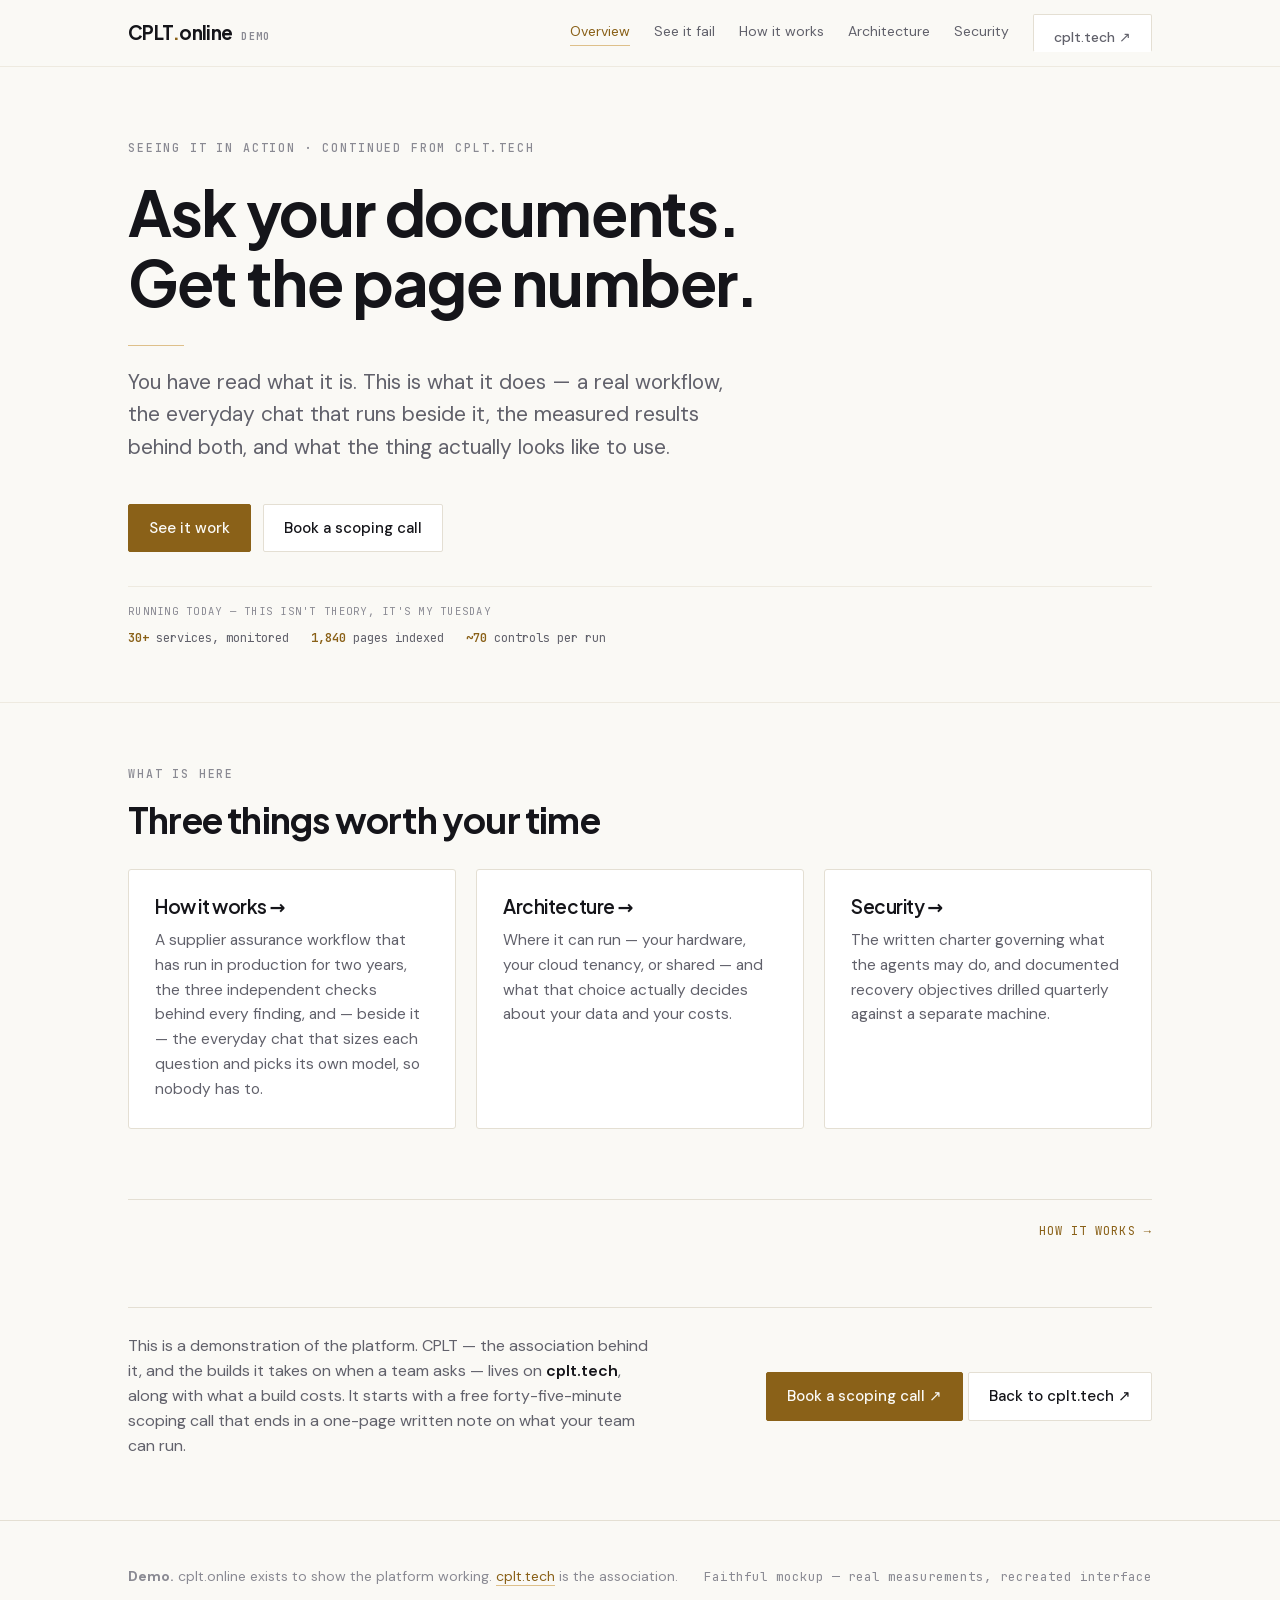
==== index.html @ b3454e0a "fix(copy): say association, not practice, in the cplt.tech bridge" ====
<!doctype html>
<html lang="en"><head><meta charset="utf-8">
<meta name="viewport" content="width=device-width,initial-scale=1">
<title>CPLT Online — Private AI on Your Own Servers, Working</title>
<meta name="description" content="The CPLT platform in action: a supplier-assurance workflow two years in production, everyday chat that picks its own model, measured benchmarks, and a failure demo.">
<link rel="canonical" href="https://cplt.online/">
<meta name="robots" content="index,follow,max-image-preview:large,max-snippet:-1">
<meta name="color-scheme" content="light dark">
<link rel="icon" href="/favicon.svg" type="image/svg+xml">
<link rel="icon" href="/favicon-32x32.png" sizes="32x32" type="image/png">
<link rel="icon" href="/favicon-16x16.png" sizes="16x16" type="image/png">
<link rel="apple-touch-icon" href="/apple-touch-icon.png" sizes="180x180">
<meta property="og:type" content="website">
<meta property="og:site_name" content="CPLT Online">
<meta property="og:locale" content="en_US">
<meta property="og:title" content="CPLT Online — Private AI on Your Own Servers, Working">
<meta property="og:description" content="The CPLT platform in action: a supplier-assurance workflow two years in production, everyday chat that picks its own model, measured benchmarks, and a failure demo.">
<meta property="og:url" content="https://cplt.online/">
<meta property="og:image" content="https://cplt.online/og-image.png">
<meta property="og:image:width" content="1200">
<meta property="og:image:height" content="630">
<meta property="og:image:alt" content="CPLT Online — the private AI platform shown working">
<meta name="twitter:card" content="summary_large_image">
<link rel="stylesheet" href="/style.css">
<script type="application/ld+json">{"@context": "https://schema.org", "@graph": [{"@type": "Organization", "@id": "https://cplt.tech/#organization", "name": "CPLT", "url": "https://cplt.tech", "logo": {"@type": "ImageObject", "url": "https://cplt.tech/android-chrome-512x512.png", "width": 512, "height": 512}, "sameAs": ["https://www.linkedin.com/in/lepains/", "https://cplt.online"]}, {"@type": "WebSite", "@id": "https://cplt.online/#website", "name": "CPLT Online", "alternateName": "cplt.online", "url": "https://cplt.online/", "description": "Demonstration site for the CPLT private AI platform: the platform working, a worked example, measured benchmarks, and an interactive failure demo. CPLT itself — the association, the builds, and the contact route — lives on cplt.tech.", "inLanguage": "en", "publisher": {"@id": "https://cplt.tech/#organization"}, "isPartOf": {"@id": "https://cplt.tech/#website"}}, {"@type": "WebPage", "@id": "https://cplt.online/#webpage", "url": "https://cplt.online/", "name": "CPLT Online — Private AI on Your Own Servers, Working", "description": "The CPLT platform in action: a supplier-assurance workflow two years in production, everyday chat that picks its own model, measured benchmarks, and a failure demo.", "inLanguage": "en", "isPartOf": {"@id": "https://cplt.online/#website"}, "about": {"@id": "https://cplt.tech/#service"}, "primaryImageOfPage": {"@type": "ImageObject", "url": "https://cplt.online/og-image.png", "width": 1200, "height": 630}}]}</script>
</head><body>
<header class="nav">
  <div class="nav-in">
    <a class="brand" href="/" style="text-decoration:none">CPLT<span>.</span>online <span style="font-family:'JBMono',monospace;font-size:10px;letter-spacing:.14em;color:var(--faint);text-transform:uppercase;padding-left:6px">demo</span></a>
    <nav class="nav-links">
      <a href="/" class="active">Overview</a>
      <a href="/demo">See it fail</a>
      <a href="/how-it-works">How it works</a>
      <a href="/deployment">Architecture</a>
      <a href="/security">Security</a>
      <a class="btn" href="https://cplt.tech">cplt.tech ↗</a>
    </nav>
  </div>
</header>
<main>
<section class="hero">
  <div class="wrap stack g28">
    <div class="stack g20 prose">
      <div class="eyebrow">Seeing it in action · continued from cplt.tech</div>
      <h1>Ask your documents.<br>Get the page number.</h1>
      <div class="hero-rule"><div class="bar"></div></div>
      <p class="lede">
        You have read what it is. This is what it does — a real workflow, the everyday chat
        that runs beside it, the measured results behind both, and what the thing actually
        looks like to use.
      </p>
    </div>
    <div class="cta-row">
      <a class="btn btn-gold" href="/demo">See it work</a>
      <a class="btn" href="https://cplt.tech/contact">Book a scoping call</a>
    </div>
    <div class="band">
      <div class="bl">Running today — this isn't theory, it's my Tuesday</div>
      <div class="bi"><b>30+</b> services, monitored</div>
      <div class="bi"><b>1,840</b> pages indexed</div>
      <div class="bi"><b>~70</b> controls per run</div>
    </div>
  </div>
</section><section>
  <div class="wrap stack g28">
    <div class="stack g16 prose">
      <div class="eyebrow">What is here</div>
      <h2 class="h2">Three things worth your time</h2>
    </div>
    <div class="grid g3">
      <div class="card">
        <h3><a href="/how-it-works" style="color:inherit;text-decoration:none">How it works →</a></h3>
        <p>A supplier assurance workflow that has run in production for two years, the three
        independent checks behind every finding, and — beside it — the everyday chat that sizes
        each question and picks its own model, so nobody has to.</p>
      </div>
      <div class="card">
        <h3><a href="/deployment" style="color:inherit;text-decoration:none">Architecture →</a></h3>
        <p>Where it can run — your hardware, your cloud tenancy, or shared — and what that choice
        actually decides about your data and your costs.</p>
      </div>
      <div class="card">
        <h3><a href="/security" style="color:inherit;text-decoration:none">Security →</a></h3>
        <p>The written charter governing what the agents may do, and documented recovery
        objectives drilled quarterly against a separate machine.</p>
      </div>
    </div>
  </div>
</section><section style="border-top:0;padding-top:0"><div class="wrap"><div class="nextnav"><span></span><a href="/how-it-works">How it works →</a></div></div></section>
<section style="border-top:0;padding-top:0"><div class="wrap"><div class="endcta">
  <p>This is a demonstration of the platform. CPLT — the association behind it, and the
  builds it takes on when a team asks — lives on <strong>cplt.tech</strong>, along with what a
  build costs. It starts with a free forty-five-minute scoping call that ends in a one-page
  written note on what your team can run.</p>
  <div><a class="btn btn-gold" href="https://cplt.tech/contact">Book a scoping call ↗</a> <a class="btn" href="https://cplt.tech/services">Back to cplt.tech ↗</a></div>
</div></div></section>
</main>
<footer><div class="wrap foot-in"><div><strong>Demo.</strong> cplt.online exists to show the platform working. <a href="https://cplt.tech" style="color:var(--gold-ink);text-decoration:none;border-bottom:1px solid var(--gold-line)">cplt.tech</a> is the association.</div><div class="mono" style="font-size:12.5px">Faithful mockup — real measurements, recreated interface</div></div></footer>
</body></html>
---- style.css ----
@font-face{font-family:"Jakarta";src:url([data-uri]) format("woff2");font-weight:200 800;font-style:normal;font-display:swap}
@font-face{font-family:"DMSans";src:url([data-uri]) format("woff2");font-weight:100 1000;font-style:normal;font-display:swap}
@font-face{font-family:"JBMono";src:url([data-uri]) format("woff2");font-weight:100 800;font-style:normal;font-display:swap}

/* ---------- light (default, un-stamped) ---------- */
:root{
  --ground:#FAF9F5; --raise:#FFFFFF; --sunk:#F2F0E9;
  --ink:#15151A; --dim:#61616B; --faint:#8A8A93;
  --line:#E4DFD3; --line-soft:#EEEAE0;
  --gold:#8A6118; --gold-ink:#8A6118; --gold-wash:#F5EAD5; --gold-line:#DEC08A;
  --ok:#1C6B4A; --ok-wash:#E3F1EA;
  --warn:#8A5A12; --warn-wash:#F7EBD8;
  --stop:#9B2C2C; --stop-wash:#F7E4E4;
  --shadow:0 1px 2px rgba(20,18,12,.05), 0 8px 24px -12px rgba(20,18,12,.12);
}
/* ---------- dark (system default, unless explicitly light) ---------- */
@media (prefers-color-scheme: dark){
  :root:not([data-theme="light"]){
    --ground:#0A0A0B; --raise:#131315; --sunk:#0F0F11;
    --ink:#F0EBE1; --dim:#9B9BA4; --faint:#6E6E78;
    --line:#232326; --line-soft:#1B1B1E;
    --gold:#D8A65A; --gold-ink:#E8C088; --gold-wash:#1E1913; --gold-line:#4A3B22;
    --ok:#5FC49A; --ok-wash:#12211B;
    --warn:#E0AE63; --warn-wash:#211A11;
    --stop:#E58A8A; --stop-wash:#231414;
    --shadow:0 1px 2px rgba(0,0,0,.4), 0 12px 32px -16px rgba(0,0,0,.8);
  }
}
/* ---------- dark (explicit) ---------- */
:root[data-theme="dark"]{
  --ground:#0A0A0B; --raise:#131315; --sunk:#0F0F11;
  --ink:#F0EBE1; --dim:#9B9BA4; --faint:#6E6E78;
  --line:#232326; --line-soft:#1B1B1E;
  --gold:#D8A65A; --gold-ink:#E8C088; --gold-wash:#1E1913; --gold-line:#4A3B22;
  --ok:#5FC49A; --ok-wash:#12211B;
  --warn:#E0AE63; --warn-wash:#211A11;
  --stop:#E58A8A; --stop-wash:#231414;
  --shadow:0 1px 2px rgba(0,0,0,.4), 0 12px 32px -16px rgba(0,0,0,.8);
}

*{box-sizing:border-box}
body{
  margin:0; background:var(--ground); color:var(--ink);
  font-family:"DMSans",system-ui,-apple-system,"Segoe UI",sans-serif;
  font-size:17px; line-height:1.65; -webkit-font-smoothing:antialiased;
}
h1,h2,h3,h4{font-family:"Jakarta",system-ui,sans-serif;text-wrap:balance;margin:0;letter-spacing:-.022em;line-height:1.12}
p{margin:0}
a{color:inherit}

.mono{font-family:"JBMono",ui-monospace,"SFMono-Regular",Menlo,monospace}
.eyebrow{
  font-family:"JBMono",ui-monospace,monospace; font-size:11.5px; font-weight:500;
  letter-spacing:.16em; text-transform:uppercase; color:var(--faint);
}
.num{font-variant-numeric:tabular-nums}

/* ---------- shell ---------- */
.wrap{max-width:1080px;margin:0 auto;padding:0 28px}
.prose{max-width:660px}
section{padding:62px 0;border-top:1px solid var(--line-soft)}
section:first-of-type{border-top:0}
.stack{display:flex;flex-direction:column}
.g8{gap:8px}.g12{gap:12px}.g16{gap:16px}.g20{gap:20px}.g28{gap:28px}.g40{gap:40px}.g56{gap:56px}

/* ---------- nav ---------- */
header.nav{
  position:sticky;top:0;z-index:50;background:color-mix(in srgb,var(--ground) 88%,transparent);
  backdrop-filter:blur(12px);border-bottom:1px solid var(--line-soft);
}
.nav-in{max-width:1080px;margin:0 auto;padding:14px 28px;display:flex;align-items:center;gap:24px}
.brand{font-family:"Jakarta",sans-serif;font-weight:700;letter-spacing:-.03em;font-size:19px}
.brand span{color:var(--gold-ink)}
.nav-links{margin-left:auto;display:flex;gap:24px;align-items:center}
.nav-links a{
  font-size:14px;color:var(--dim);text-decoration:none;
  border-bottom:1px solid transparent;padding-bottom:2px;transition:color .15s,border-color .15s;
}
.nav-links a:hover{color:var(--ink);border-bottom-color:var(--gold-line)}
@media(max-width:820px){.nav-links a:not(.btn){display:none}}

/* ---------- buttons ---------- */
.btn{
  display:inline-flex;align-items:center;gap:9px;font-family:"DMSans",sans-serif;font-size:15px;font-weight:500;
  padding:11px 20px;border-radius:2px;text-decoration:none;border:1px solid var(--line);
  background:var(--raise);color:var(--ink);transition:border-color .15s,background .15s;white-space:nowrap;
}
.btn:hover{border-color:var(--gold-line)}
.btn-gold{background:var(--gold);border-color:var(--gold);color:var(--ground)}
:root[data-theme="dark"] .btn-gold, html:not([data-theme="light"]) .btn-gold{}
.btn-gold:hover{filter:brightness(1.08);border-color:var(--gold)}
.btn:focus-visible,a:focus-visible,button:focus-visible{outline:2px solid var(--gold);outline-offset:3px}

/* ---------- hero ---------- */
.hero{padding:72px 0 54px}
.hero h1{font-size:clamp(38px,5.6vw,62px);font-weight:700;margin-bottom:0}
.hero .lede{font-size:clamp(18px,2vw,21px);color:var(--dim);max-width:620px;line-height:1.55}
.hero-rule{display:flex;align-items:center;gap:14px;margin-top:8px}
.hero-rule .bar{height:1px;background:var(--gold-line);flex:0 0 56px}
.cta-row{display:flex;gap:12px;flex-wrap:wrap;margin-top:12px}

/* ---------- cards ---------- */
.grid{display:grid;gap:20px}
.g3{grid-template-columns:repeat(3,1fr)}
.g2{grid-template-columns:repeat(2,1fr)}
@media(max-width:880px){.g3,.g2{grid-template-columns:1fr}}
.card{
  background:var(--raise);border:1px solid var(--line);border-radius:3px;padding:26px;
  display:flex;flex-direction:column;gap:11px;
}
.card h3{font-size:19px;font-weight:600}
.card p{font-size:15.5px;color:var(--dim);line-height:1.6}

/* ---------- evidence panel ---------- */
.evidence{background:var(--sunk);border:1px solid var(--line);border-radius:3px;padding:34px}
.ev-head{display:flex;justify-content:space-between;align-items:baseline;gap:16px;flex-wrap:wrap;
  padding-bottom:16px;border-bottom:1px solid var(--line)}

/* benchmark bars */
.bench{display:flex;flex-direction:column;gap:26px;margin-top:26px}
.bench-row{display:flex;flex-direction:column;gap:9px}
.bench-top{display:flex;justify-content:space-between;align-items:baseline;gap:12px}
.bench-label{font-size:15px;font-weight:600;font-family:"Jakarta",sans-serif}
.bench-figs{font-family:"JBMono",monospace;font-size:13px;color:var(--dim);font-variant-numeric:tabular-nums}
.bench-track{height:26px;background:var(--line-soft);border:1px solid var(--line);border-radius:2px;overflow:hidden}
.bench-fill{height:100%;display:flex;align-items:center;padding-left:11px;
  font-family:"JBMono",monospace;font-size:12.5px;font-weight:600;color:var(--ground);
  font-variant-numeric:tabular-nums}
.fill-win{background:var(--gold)}
.fill-lose{background:var(--faint)}

/* ---------- tables ---------- */
.scroller{overflow-x:auto;border:1px solid var(--line);border-radius:3px;background:var(--raise)}
table{border-collapse:collapse;width:100%;min-width:720px;font-size:14.5px}
th,td{text-align:left;padding:14px 18px;border-bottom:1px solid var(--line-soft);vertical-align:top}
thead th{
  font-family:"JBMono",monospace;font-size:11px;letter-spacing:.13em;text-transform:uppercase;
  color:var(--faint);font-weight:500;background:var(--sunk);border-bottom:1px solid var(--line);white-space:nowrap;
}
tbody tr:last-child td{border-bottom:0}
td.rowlab{font-weight:600;color:var(--ink);white-space:nowrap}
td{color:var(--dim)}
.pill{display:inline-block;font-family:"JBMono",monospace;font-size:11px;letter-spacing:.06em;
  padding:3px 8px;border-radius:2px;white-space:nowrap;font-weight:500}
.p-ok{background:var(--ok-wash);color:var(--ok)}
.p-warn{background:var(--warn-wash);color:var(--warn)}
.p-stop{background:var(--stop-wash);color:var(--stop)}

/* ---------- steps ---------- */
.steps{display:flex;flex-direction:column;gap:0;counter-reset:s}
.step{display:grid;grid-template-columns:auto 1fr;gap:20px;padding:16px 0;border-bottom:1px solid var(--line-soft)}
.step:last-child{border-bottom:0}
.step-n{font-family:"JBMono",monospace;font-size:12px;color:var(--gold-ink);padding-top:4px;
  font-variant-numeric:tabular-nums;letter-spacing:.08em}
.step h3,.step h4{font-size:17px;font-weight:600;margin-bottom:5px}
.step p{font-size:15.5px;color:var(--dim);line-height:1.6}

/* ---------- review chain ---------- */
.roles{display:flex;flex-direction:column;gap:0}
.role{display:grid;grid-template-columns:180px 1fr;gap:26px;padding:18px 0;border-bottom:1px solid var(--line-soft)}
.role:last-child{border-bottom:0}
@media(max-width:760px){.role{grid-template-columns:1fr;gap:10px}}
.role-id{display:flex;flex-direction:column;gap:7px}
.role-name{font-family:"Jakarta",sans-serif;font-size:17px;font-weight:700;letter-spacing:-.02em}
.role-vendor{font-family:"JBMono",monospace;font-size:10.5px;letter-spacing:.11em;text-transform:uppercase;
  color:var(--gold-ink);background:var(--gold-wash);border:1px solid var(--gold-line);
  padding:3px 8px;border-radius:2px;align-self:flex-start}
.role-vendor.plain{color:var(--faint);background:transparent;border-color:var(--line)}
.role p{font-size:15.5px;color:var(--dim);line-height:1.62}
.role p strong{color:var(--ink);font-weight:600}
.verdicts{display:flex;flex-wrap:wrap;gap:7px;margin-top:11px}
.verdict{font-family:"JBMono",monospace;font-size:10.5px;letter-spacing:.09em;text-transform:uppercase;
  padding:4px 9px;border:1px solid var(--line);border-radius:2px;color:var(--dim);background:var(--sunk)}
.score{display:grid;grid-template-columns:repeat(3,1fr);gap:1px;background:var(--line);
  border:1px solid var(--line);border-radius:3px;overflow:hidden;margin-top:22px}
@media(max-width:640px){.score{grid-template-columns:1fr}}
.score-cell{background:var(--raise);padding:22px;display:flex;flex-direction:column;gap:5px}
.score-v{font-family:"Jakarta",sans-serif;font-size:32px;font-weight:700;letter-spacing:-.03em;
  font-variant-numeric:tabular-nums;color:var(--gold-ink)}
.score-k{font-family:"JBMono",monospace;font-size:11px;letter-spacing:.11em;text-transform:uppercase;color:var(--faint)}
.score-n{font-size:13.5px;color:var(--dim);line-height:1.5}

/* ---------- deployment ---------- */
.tier{background:var(--raise);border:1px solid var(--line);border-radius:3px;padding:28px;
  display:flex;flex-direction:column;gap:14px;position:relative}
.tier.featured{border-color:var(--gold-line);background:var(--gold-wash)}
.tier-tag{position:absolute;top:-1px;right:18px;transform:translateY(-50%);
  background:var(--gold);color:var(--ground);font-family:"JBMono",monospace;font-size:10px;
  letter-spacing:.13em;text-transform:uppercase;padding:4px 9px;border-radius:2px;font-weight:600}
.tier h3{font-size:20px;font-weight:700}
.tier .who{font-size:14.5px;color:var(--dim);min-height:44px}
.tier dl{margin:0;display:flex;flex-direction:column;gap:9px;border-top:1px solid var(--line);padding-top:15px}
.tier .dl-row{display:flex;justify-content:space-between;gap:14px;font-size:13.5px}
.tier dt{font-family:"JBMono",monospace;font-size:11px;letter-spacing:.1em;text-transform:uppercase;color:var(--faint);flex:0 0 auto}
.tier dd{margin:0;text-align:right;color:var(--ink);font-weight:500}

/* ---------- stats ---------- */
.stats{display:grid;grid-template-columns:repeat(3,1fr);gap:1px;background:var(--line);border:1px solid var(--line);border-radius:3px;overflow:hidden}
@media(max-width:760px){.stats{grid-template-columns:repeat(2,1fr)}}
.stat{background:var(--raise);padding:24px 22px;display:flex;flex-direction:column;gap:5px}
.stat .v{font-family:"Jakarta",sans-serif;font-size:30px;font-weight:700;letter-spacing:-.03em;font-variant-numeric:tabular-nums}
.stat .k{font-family:"JBMono",monospace;font-size:11px;letter-spacing:.12em;text-transform:uppercase;color:var(--faint)}

/* ---------- product mock ---------- */
.mock{border:1px solid var(--line);border-radius:4px;overflow:hidden;background:var(--raise);box-shadow:var(--shadow)}
.mock-bar{display:flex;align-items:center;gap:7px;padding:11px 14px;background:var(--sunk);border-bottom:1px solid var(--line)}
.dot{width:9px;height:9px;border-radius:50%;background:var(--line)}
.mock-title{margin-left:10px;font-family:"JBMono",monospace;font-size:11.5px;color:var(--faint)}
.mock-body{display:grid;grid-template-columns:186px 1fr;min-height:250px}
@media(max-width:760px){.mock-body{grid-template-columns:1fr}.mock-side{display:none}}
.mock-side{border-right:1px solid var(--line);padding:16px;background:var(--sunk);display:flex;flex-direction:column;gap:7px}
.side-lab{font-family:"JBMono",monospace;font-size:10px;letter-spacing:.13em;text-transform:uppercase;color:var(--faint);margin-bottom:5px}
.side-item{font-size:13px;color:var(--dim);padding:6px 9px;border-radius:2px}
.side-item.on{background:var(--gold-wash);color:var(--gold-ink);font-weight:500}
.mock-main{padding:20px;display:flex;flex-direction:column;gap:15px}
.bubble{max-width:88%;padding:13px 16px;border-radius:3px;font-size:14.5px;line-height:1.55}
.bubble.you{align-self:flex-end;background:var(--gold-wash);border:1px solid var(--gold-line)}
.bubble.sys{background:var(--sunk);border:1px solid var(--line)}
.cite{display:inline-flex;align-items:center;gap:6px;margin-top:9px;padding:4px 9px;border-radius:2px;
  background:var(--raise);border:1px solid var(--gold-line);font-family:"JBMono",monospace;font-size:11px;color:var(--gold-ink)}
.mock-input{border-top:1px solid var(--line);padding:12px 16px;display:flex;align-items:center;gap:10px;
  font-size:14px;color:var(--faint);background:var(--sunk)}

/* ---------- cost ---------- */
.cost{display:grid;grid-template-columns:1fr 1fr 1fr;gap:1px;background:var(--line);border:1px solid var(--line);border-radius:3px;overflow:hidden}
@media(max-width:760px){.cost{grid-template-columns:1fr}}
.cost-cell{background:var(--raise);padding:26px 24px;display:flex;flex-direction:column;gap:7px}
.cost-cell.win{background:var(--gold-wash)}
.cost-k{font-family:"JBMono",monospace;font-size:11px;letter-spacing:.12em;text-transform:uppercase;color:var(--faint)}
.cost-v{font-family:"Jakarta",sans-serif;font-size:34px;font-weight:700;letter-spacing:-.03em;font-variant-numeric:tabular-nums}
.cost-n{font-size:13.5px;color:var(--dim);line-height:1.5}

/* ---------- pricing ---------- */
.price{background:var(--raise);border:1px solid var(--line);border-radius:3px;padding:28px;display:flex;flex-direction:column;gap:16px}
.price.featured{border-color:var(--gold-line)}
.price .amt{font-family:"Jakarta",sans-serif;font-size:33px;font-weight:700;letter-spacing:-.03em;font-variant-numeric:tabular-nums}
.price .per{font-size:13.5px;color:var(--faint);font-family:"JBMono",monospace}
.price ul{margin:0;padding:0;list-style:none;display:flex;flex-direction:column;gap:9px;
  border-top:1px solid var(--line);padding-top:16px}
.price li{font-size:14.5px;color:var(--dim);display:flex;gap:10px;align-items:flex-start;line-height:1.5}
.price li::before{content:"—";color:var(--gold-ink);flex:0 0 auto;font-family:"JBMono",monospace;font-size:12px;padding-top:3px}

/* ---------- hero proof band ---------- */
.band{display:flex;flex-wrap:wrap;align-items:baseline;gap:8px 22px;padding:16px 0 0;
  border-top:1px solid var(--line-soft);margin-top:6px}
.band .bi{font-family:"JBMono",monospace;font-size:12px;color:var(--dim);font-variant-numeric:tabular-nums}
.band .bi b{color:var(--gold-ink);font-weight:600}
.band .bl{font-family:"JBMono",monospace;font-size:10.5px;letter-spacing:.12em;text-transform:uppercase;
  color:var(--faint);flex:0 0 100%}

/* ---------- disclosure ---------- */
.more{border:1px solid var(--line);border-radius:3px;background:var(--raise);overflow:hidden}
.more+.more{margin-top:12px}
.more>summary{cursor:pointer;list-style:none;padding:15px 20px;display:flex;align-items:center;
  justify-content:space-between;gap:18px;font-family:"JBMono",monospace;font-size:11.5px;
  letter-spacing:.11em;text-transform:uppercase;color:var(--gold-ink);transition:background .15s}
.more>summary::-webkit-details-marker{display:none}
.more>summary:hover{background:var(--gold-wash)}
.more>summary:focus-visible{outline:2px solid var(--gold);outline-offset:-2px}
.sum-mark{flex:0 0 auto;font-size:15px;line-height:1;transition:transform .2s;color:var(--faint)}
.more[open]>summary{border-bottom:1px solid var(--line)}
.more[open] .sum-mark{transform:rotate(45deg)}
.more-body{padding:24px 20px;display:flex;flex-direction:column;gap:20px}
@media(prefers-reduced-motion:reduce){.sum-mark{transition:none}}
.claim{display:grid;grid-template-columns:auto 1fr;gap:15px;padding:11px 0;align-items:baseline;
  border-bottom:1px solid var(--line-soft)}
.claim:last-of-type{border-bottom:0}
.claim .tick{color:var(--gold-ink);font-family:"JBMono",monospace;font-size:12px}
.claim p{font-size:16px;color:var(--dim);line-height:1.55}
.claim strong{color:var(--ink);font-weight:600}
.headnum{display:flex;gap:38px;flex-wrap:wrap;padding:4px 0 8px}
.headnum div{display:flex;flex-direction:column;gap:3px}
.headnum .v{font-family:"Jakarta",sans-serif;font-size:28px;font-weight:700;letter-spacing:-.03em;
  font-variant-numeric:tabular-nums;color:var(--gold-ink);white-space:nowrap}
.headnum .vs{color:var(--faint);font-size:.62em;font-weight:500;letter-spacing:0;padding:0 2px}
.headnum .k{font-family:"JBMono",monospace;font-size:10.5px;letter-spacing:.11em;text-transform:uppercase;color:var(--faint)}
.h2{font-size:clamp(27px,3.4vw,36px);font-weight:700}

/* ---------- price slot ---------- */
.price dl{margin:0;display:flex;flex-direction:column;gap:8px;border-top:1px solid var(--line);padding-top:14px}
.price .dl-row{display:flex;justify-content:space-between;gap:14px;font-size:13.5px}
.price dt{font-family:"JBMono",monospace;font-size:10.5px;letter-spacing:.1em;text-transform:uppercase;color:var(--faint)}
.price dd{margin:0;text-align:right;color:var(--ink);font-weight:500}
.price .who{font-size:14.5px;color:var(--dim);line-height:1.5;min-height:62px}
.price.featured{border-color:var(--gold-line);background:var(--gold-wash)}
.amt-slot{font-family:"Jakarta",sans-serif;font-size:23px;font-weight:700;letter-spacing:-.02em;line-height:1.25}
.slot{display:inline-block;margin-top:9px;font-family:"JBMono",monospace;font-size:11.5px;
  letter-spacing:.06em;color:var(--faint);border:1px dashed var(--line);border-radius:2px;
  padding:6px 10px;background:var(--sunk)}
.drivers{display:flex;flex-direction:column;gap:0}
.driver{display:grid;grid-template-columns:26px 1fr;gap:14px;padding:15px 0;border-bottom:1px solid var(--line-soft)}
.driver:last-child{border-bottom:0}
.driver .k{font-family:"JBMono",monospace;font-size:12px;color:var(--gold-ink);padding-top:3px}
.driver p{font-size:15.5px;color:var(--dim);line-height:1.6}

/* ---------- notes ---------- */
.note{border-left:2px solid var(--gold-line);padding:3px 0 3px 16px;font-size:14px;color:var(--dim);line-height:1.6}
.illus{display:inline-block;font-family:"JBMono",monospace;font-size:10.5px;letter-spacing:.13em;text-transform:uppercase;
  color:var(--warn);background:var(--warn-wash);padding:3px 8px;border-radius:2px;font-weight:500}
.quote{font-family:"Jakarta",sans-serif;font-size:clamp(21px,2.7vw,27px);font-weight:600;letter-spacing:-.02em;line-height:1.35}
.seg{display:flex;flex-direction:column;gap:6px;padding:14px 0;border-bottom:1px solid var(--line-soft)}
.seg:last-child{border-bottom:0}
.seg h4{font-size:16.5px;font-weight:600}
.seg p{font-size:14.5px;color:var(--dim)}

footer{border-top:1px solid var(--line);padding:44px 0 60px;color:var(--faint);font-size:14px}
.foot-in{display:flex;justify-content:space-between;gap:20px;flex-wrap:wrap;align-items:center}


/* active nav state */
.nav-links a.active{color:var(--gold-ink);border-bottom-color:var(--gold-line)}
@media(max-width:820px){.nav-links a:not(.btn){display:inline-block;font-size:13px}
  .nav-in{flex-wrap:wrap;gap:12px}.nav-links{gap:10px 14px;margin-left:0;width:100%;flex-wrap:wrap}
  /* Labels stay on one line and the row wraps instead; without this the
     cplt.tech button ran 80px past the right edge on a 390px phone. */
  .nav-links a{white-space:nowrap}}
.pagelead{padding-top:54px;padding-bottom:6px}
.pagelead h1{font-family:"Jakarta",sans-serif;font-size:clamp(30px,4.4vw,46px);font-weight:700;
  letter-spacing:-.025em;line-height:1.12;text-wrap:balance}
.pagelead p{font-size:17.5px;color:var(--dim);line-height:1.6;max-width:640px}
.nextnav{display:flex;justify-content:space-between;gap:18px;flex-wrap:wrap;
  border-top:1px solid var(--line);padding-top:22px;margin-top:8px}
.nextnav a{font-family:"JBMono",monospace;font-size:12px;letter-spacing:.09em;text-transform:uppercase;
  color:var(--gold-ink);text-decoration:none;border-bottom:1px solid transparent;padding-bottom:3px}
.nextnav a:hover{border-bottom-color:var(--gold-line)}

/* closing CTA strip + cross-domain footer */
.endcta{border-top:1px solid var(--line);padding-top:26px;display:flex;gap:20px;
  align-items:center;justify-content:space-between;flex-wrap:wrap}
.endcta p{font-size:16px;color:var(--dim);line-height:1.55;max-width:520px}
.endcta strong{color:var(--ink);font-weight:600}
.offsite{font-family:"JBMono",monospace;font-size:10px;letter-spacing:.1em;text-transform:uppercase;
  color:var(--faint);display:block;margin-top:5px}

/* ---------- the failure demo ---------- */
.lab{display:grid;grid-template-columns:minmax(0,1fr) minmax(0,1fr);gap:18px;margin-top:22px}
@media(max-width:900px){.lab{grid-template-columns:1fr}}
.pane{border:1px solid var(--line);border-radius:3px;background:var(--raise);overflow:hidden;display:flex;flex-direction:column}
.pane-h{display:flex;align-items:center;justify-content:space-between;gap:10px;padding:11px 14px;
  background:var(--sunk);border-bottom:1px solid var(--line)}
.pane-h .who{font-family:"JBMono",monospace;font-size:11px;letter-spacing:.11em;text-transform:uppercase;color:var(--faint)}
.pane-h .tag{font-family:"JBMono",monospace;font-size:10px;padding:3px 8px;border-radius:2px}
.pane-b{padding:16px;font-family:"JBMono",monospace;font-size:11.5px;line-height:1.72;
  white-space:pre-wrap;word-break:break-word;min-height:250px;color:var(--dim)}
.pane-b .g{color:var(--stop)}
.pane-b b{color:var(--ink);font-weight:600}
.pane-b .q{color:var(--gold-ink)}
.verdict{border-top:1px solid var(--line);padding:12px 14px;display:flex;align-items:center;gap:10px;
  font-family:"JBMono",monospace;font-size:11.5px;background:var(--sunk)}
.verdict .mark{font-size:15px;line-height:1}
.v-pass{color:var(--ok)} .v-fail{color:var(--stop)} .v-hold{color:var(--warn)}
.figure{border:1px solid var(--line);border-radius:3px;background:var(--raise);padding:18px;margin-top:6px}
.figure svg{width:100%;height:auto;display:block}
.runbar{display:flex;gap:12px;align-items:center;flex-wrap:wrap;padding-top:16px}
.meter{font-family:"JBMono",monospace;font-size:11px;color:var(--faint)}
.meter b{color:var(--gold-ink)}
.blink{animation:bk 1s steps(2) infinite}
@keyframes bk{0%,50%{opacity:1}51%,100%{opacity:.25}}
@media(prefers-reduced-motion:reduce){.blink{animation:none}}
.punch{border-left:2px solid var(--stop);padding:4px 0 4px 16px;margin-top:20px;font-size:16.5px;
  color:var(--dim);line-height:1.62}
.punch strong{color:var(--ink)}
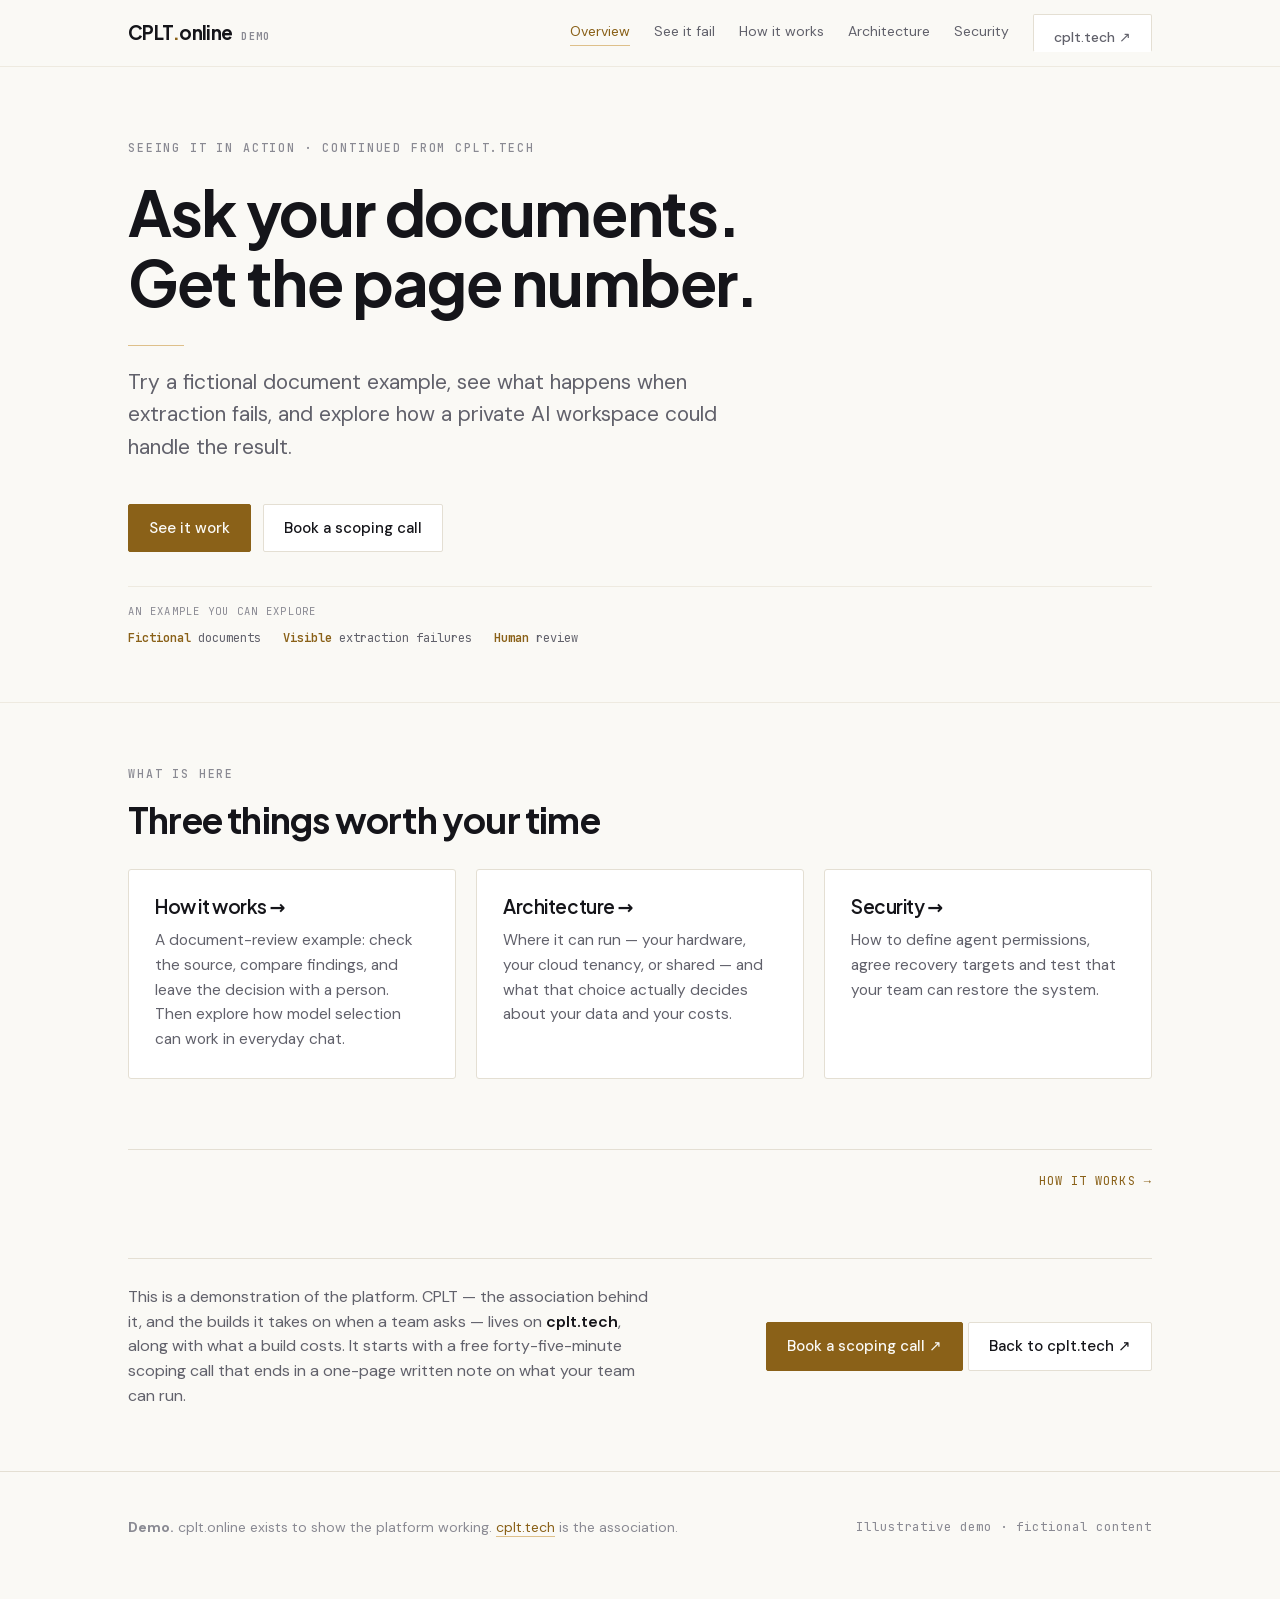
==== commit b928849c: "Clarify CPLT history and remove confidential customer proof" ====
--- a/index.html
+++ b/index.html
@@ -2,7 +2,7 @@
 <html lang="en"><head><meta charset="utf-8">
 <meta name="viewport" content="width=device-width,initial-scale=1">
 <title>CPLT Online — Private AI on Your Own Servers, Working</title>
-<meta name="description" content="The CPLT platform in action: a supplier-assurance workflow two years in production, everyday chat that picks its own model, measured benchmarks, and a failure demo.">
+<meta name="description" content="Explore a private AI workspace through fictional document examples, model-routing explanations and an interactive failure demo.">
 <link rel="canonical" href="https://cplt.online/">
 <meta name="robots" content="index,follow,max-image-preview:large,max-snippet:-1">
 <meta name="color-scheme" content="light dark">
@@ -14,7 +14,7 @@
 <meta property="og:site_name" content="CPLT Online">
 <meta property="og:locale" content="en_US">
 <meta property="og:title" content="CPLT Online — Private AI on Your Own Servers, Working">
-<meta property="og:description" content="The CPLT platform in action: a supplier-assurance workflow two years in production, everyday chat that picks its own model, measured benchmarks, and a failure demo.">
+<meta property="og:description" content="Explore a private AI workspace through fictional document examples, model-routing explanations and an interactive failure demo.">
 <meta property="og:url" content="https://cplt.online/">
 <meta property="og:image" content="https://cplt.online/og-image.png">
 <meta property="og:image:width" content="1200">
@@ -22,7 +22,7 @@
 <meta property="og:image:alt" content="CPLT Online — the private AI platform shown working">
 <meta name="twitter:card" content="summary_large_image">
 <link rel="stylesheet" href="/style.css">
-<script type="application/ld+json">{"@context": "https://schema.org", "@graph": [{"@type": "Organization", "@id": "https://cplt.tech/#organization", "name": "CPLT", "url": "https://cplt.tech", "logo": {"@type": "ImageObject", "url": "https://cplt.tech/android-chrome-512x512.png", "width": 512, "height": 512}, "sameAs": ["https://www.linkedin.com/in/lepains/", "https://cplt.online"]}, {"@type": "WebSite", "@id": "https://cplt.online/#website", "name": "CPLT Online", "alternateName": "cplt.online", "url": "https://cplt.online/", "description": "Demonstration site for the CPLT private AI platform: the platform working, a worked example, measured benchmarks, and an interactive failure demo. CPLT itself — the association, the builds, and the contact route — lives on cplt.tech.", "inLanguage": "en", "publisher": {"@id": "https://cplt.tech/#organization"}, "isPartOf": {"@id": "https://cplt.tech/#website"}}, {"@type": "WebPage", "@id": "https://cplt.online/#webpage", "url": "https://cplt.online/", "name": "CPLT Online — Private AI on Your Own Servers, Working", "description": "The CPLT platform in action: a supplier-assurance workflow two years in production, everyday chat that picks its own model, measured benchmarks, and a failure demo.", "inLanguage": "en", "isPartOf": {"@id": "https://cplt.online/#website"}, "about": {"@id": "https://cplt.tech/#service"}, "primaryImageOfPage": {"@type": "ImageObject", "url": "https://cplt.online/og-image.png", "width": 1200, "height": 630}}]}</script>
+<script type="application/ld+json">{"@context": "https://schema.org", "@graph": [{"@type": "Organization", "@id": "https://cplt.tech/#organization", "name": "CPLT", "url": "https://cplt.tech", "logo": {"@type": "ImageObject", "url": "https://cplt.tech/android-chrome-512x512.png", "width": 512, "height": 512}, "sameAs": ["https://www.linkedin.com/in/lepains/", "https://cplt.online"]}, {"@type": "WebSite", "@id": "https://cplt.online/#website", "name": "CPLT Online", "alternateName": "cplt.online", "url": "https://cplt.online/", "description": "Explore a private AI workspace through fictional document examples, model-routing explanations and an interactive failure demo.", "inLanguage": "en", "publisher": {"@id": "https://cplt.tech/#organization"}, "isPartOf": {"@id": "https://cplt.tech/#website"}}, {"@type": "WebPage", "@id": "https://cplt.online/#webpage", "url": "https://cplt.online/", "name": "CPLT Online — Private AI on Your Own Servers, Working", "description": "Explore a private AI workspace through fictional document examples, model-routing explanations and an interactive failure demo.", "inLanguage": "en", "isPartOf": {"@id": "https://cplt.online/#website"}, "about": {"@id": "https://cplt.tech/#service"}, "primaryImageOfPage": {"@type": "ImageObject", "url": "https://cplt.online/og-image.png", "width": 1200, "height": 630}}]}</script>
 </head><body>
 <header class="nav">
   <div class="nav-in">
@@ -45,9 +45,8 @@
       <h1>Ask your documents.<br>Get the page number.</h1>
       <div class="hero-rule"><div class="bar"></div></div>
       <p class="lede">
-        You have read what it is. This is what it does — a real workflow, the everyday chat
-        that runs beside it, the measured results behind both, and what the thing actually
-        looks like to use.
+        Try a fictional document example, see what happens when extraction fails,
+        and explore how a private AI workspace could handle the result.
       </p>
     </div>
     <div class="cta-row">
@@ -55,10 +54,10 @@
       <a class="btn" href="https://cplt.tech/contact">Book a scoping call</a>
     </div>
     <div class="band">
-      <div class="bl">Running today — this isn't theory, it's my Tuesday</div>
-      <div class="bi"><b>30+</b> services, monitored</div>
-      <div class="bi"><b>1,840</b> pages indexed</div>
-      <div class="bi"><b>~70</b> controls per run</div>
+      <div class="bl">An example you can explore</div>
+      <div class="bi"><b>Fictional</b> documents</div>
+      <div class="bi"><b>Visible</b> extraction failures</div>
+      <div class="bi"><b>Human</b> review</div>
     </div>
   </div>
 </section><section>
@@ -70,9 +69,7 @@
     <div class="grid g3">
       <div class="card">
         <h3><a href="/how-it-works" style="color:inherit;text-decoration:none">How it works →</a></h3>
-        <p>A supplier assurance workflow that has run in production for two years, the three
-        independent checks behind every finding, and — beside it — the everyday chat that sizes
-        each question and picks its own model, so nobody has to.</p>
+        <p>A document-review example: check the source, compare findings, and leave the decision with a person. Then explore how model selection can work in everyday chat.</p>
       </div>
       <div class="card">
         <h3><a href="/deployment" style="color:inherit;text-decoration:none">Architecture →</a></h3>
@@ -81,8 +78,7 @@
       </div>
       <div class="card">
         <h3><a href="/security" style="color:inherit;text-decoration:none">Security →</a></h3>
-        <p>The written charter governing what the agents may do, and documented recovery
-        objectives drilled quarterly against a separate machine.</p>
+        <p>How to define agent permissions, agree recovery targets and test that your team can restore the system.</p>
       </div>
     </div>
   </div>
@@ -95,5 +91,5 @@
   <div><a class="btn btn-gold" href="https://cplt.tech/contact">Book a scoping call ↗</a> <a class="btn" href="https://cplt.tech/services">Back to cplt.tech ↗</a></div>
 </div></div></section>
 </main>
-<footer><div class="wrap foot-in"><div><strong>Demo.</strong> cplt.online exists to show the platform working. <a href="https://cplt.tech" style="color:var(--gold-ink);text-decoration:none;border-bottom:1px solid var(--gold-line)">cplt.tech</a> is the association.</div><div class="mono" style="font-size:12.5px">Faithful mockup — real measurements, recreated interface</div></div></footer>
+<footer><div class="wrap foot-in"><div><strong>Demo.</strong> cplt.online exists to show the platform working. <a href="https://cplt.tech" style="color:var(--gold-ink);text-decoration:none;border-bottom:1px solid var(--gold-line)">cplt.tech</a> is the association.</div><div class="mono" style="font-size:12.5px">Illustrative demo · fictional content</div></div></footer>
 </body></html>
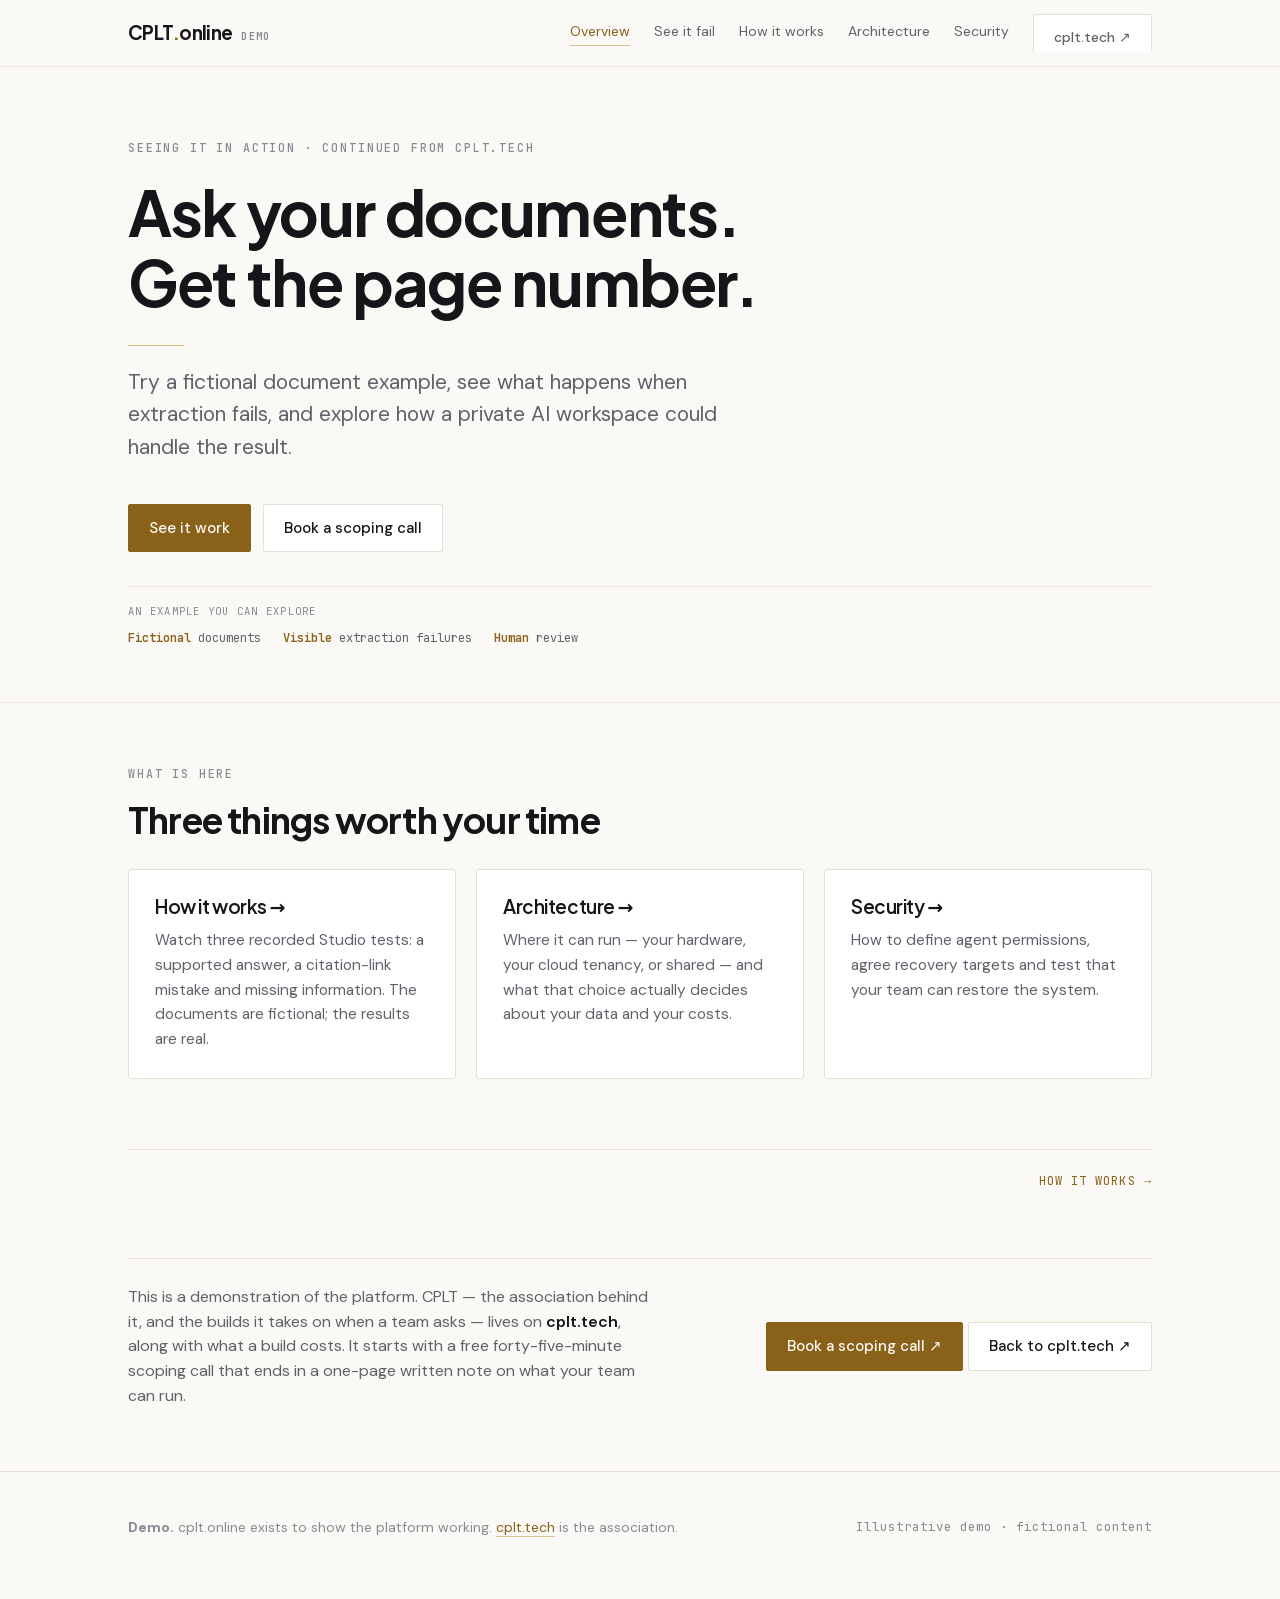
==== commit 53d42037: "Replace chat mock-up with recorded fictional Studio tests" ====
--- a/index.html
+++ b/index.html
@@ -22,7 +22,7 @@
 <meta property="og:image:alt" content="CPLT Online — the private AI platform shown working">
 <meta name="twitter:card" content="summary_large_image">
 <link rel="stylesheet" href="/style.css">
-<script type="application/ld+json">{"@context": "https://schema.org", "@graph": [{"@type": "Organization", "@id": "https://cplt.tech/#organization", "name": "CPLT", "url": "https://cplt.tech", "logo": {"@type": "ImageObject", "url": "https://cplt.tech/android-chrome-512x512.png", "width": 512, "height": 512}, "sameAs": ["https://www.linkedin.com/in/lepains/", "https://cplt.online"]}, {"@type": "WebSite", "@id": "https://cplt.online/#website", "name": "CPLT Online", "alternateName": "cplt.online", "url": "https://cplt.online/", "description": "Explore a private AI workspace through fictional document examples, model-routing explanations and an interactive failure demo.", "inLanguage": "en", "publisher": {"@id": "https://cplt.tech/#organization"}, "isPartOf": {"@id": "https://cplt.tech/#website"}}, {"@type": "WebPage", "@id": "https://cplt.online/#webpage", "url": "https://cplt.online/", "name": "CPLT Online — Private AI on Your Own Servers, Working", "description": "Explore a private AI workspace through fictional document examples, model-routing explanations and an interactive failure demo.", "inLanguage": "en", "isPartOf": {"@id": "https://cplt.online/#website"}, "about": {"@id": "https://cplt.tech/#service"}, "primaryImageOfPage": {"@type": "ImageObject", "url": "https://cplt.online/og-image.png", "width": 1200, "height": 630}}]}</script>
+<script type="application/ld+json">{"@context": "https://schema.org", "@graph": [{"@type": "Organization", "@id": "https://cplt.tech/#organization", "name": "CPLT", "url": "https://cplt.tech", "logo": {"@type": "ImageObject", "url": "https://cplt.tech/android-chrome-512x512.png", "width": 512, "height": 512}, "sameAs": ["https://cplt.online"], "founder": {"@id": "https://cplt.tech/#person"}}, {"@type": "WebSite", "@id": "https://cplt.online/#website", "name": "CPLT Online", "alternateName": "cplt.online", "url": "https://cplt.online/", "description": "Explore a private AI workspace through fictional document examples, model-routing explanations and an interactive failure demo.", "inLanguage": "en", "publisher": {"@id": "https://cplt.tech/#organization"}, "isPartOf": {"@id": "https://cplt.tech/#website"}}, {"@type": "WebPage", "@id": "https://cplt.online/#webpage", "url": "https://cplt.online/", "name": "CPLT Online — Private AI on Your Own Servers, Working", "description": "Explore a private AI workspace through fictional document examples, model-routing explanations and an interactive failure demo.", "inLanguage": "en", "isPartOf": {"@id": "https://cplt.online/#website"}, "about": {"@id": "https://cplt.tech/#service"}, "primaryImageOfPage": {"@type": "ImageObject", "url": "https://cplt.online/og-image.png", "width": 1200, "height": 630}}]}</script>
 </head><body>
 <header class="nav">
   <div class="nav-in">
@@ -69,7 +69,7 @@
     <div class="grid g3">
       <div class="card">
         <h3><a href="/how-it-works" style="color:inherit;text-decoration:none">How it works →</a></h3>
-        <p>A document-review example: check the source, compare findings, and leave the decision with a person. Then explore how model selection can work in everyday chat.</p>
+        <p>Watch three recorded Studio tests: a supported answer, a citation-link mistake and missing information. The documents are fictional; the results are real.</p>
       </div>
       <div class="card">
         <h3><a href="/deployment" style="color:inherit;text-decoration:none">Architecture →</a></h3>
--- a/style.css
+++ b/style.css
@@ -361,3 +361,6 @@
 .punch{border-left:2px solid var(--stop);padding:4px 0 4px 16px;margin-top:20px;font-size:16.5px;
   color:var(--dim);line-height:1.62}
 .punch strong{color:var(--ink)}
+
+/* Recorded Studio tests replace the illustrative chat panel. */
+.recorded-tests{display:grid;gap:32px}.recorded-test{min-width:0;border:1px solid var(--line);border-radius:16px;padding:24px;background:var(--paper)}.recorded-test h3{margin:0 0 12px}.recorded-test p{line-height:1.65;max-width:80ch}.recorded-test video{display:block;width:100%;height:auto;aspect-ratio:16/9;background:#101214;border-radius:10px;margin:18px 0}.recording-note{font-size:13px;color:var(--dim)}@media(max-width:600px){.recorded-test{padding:16px}}
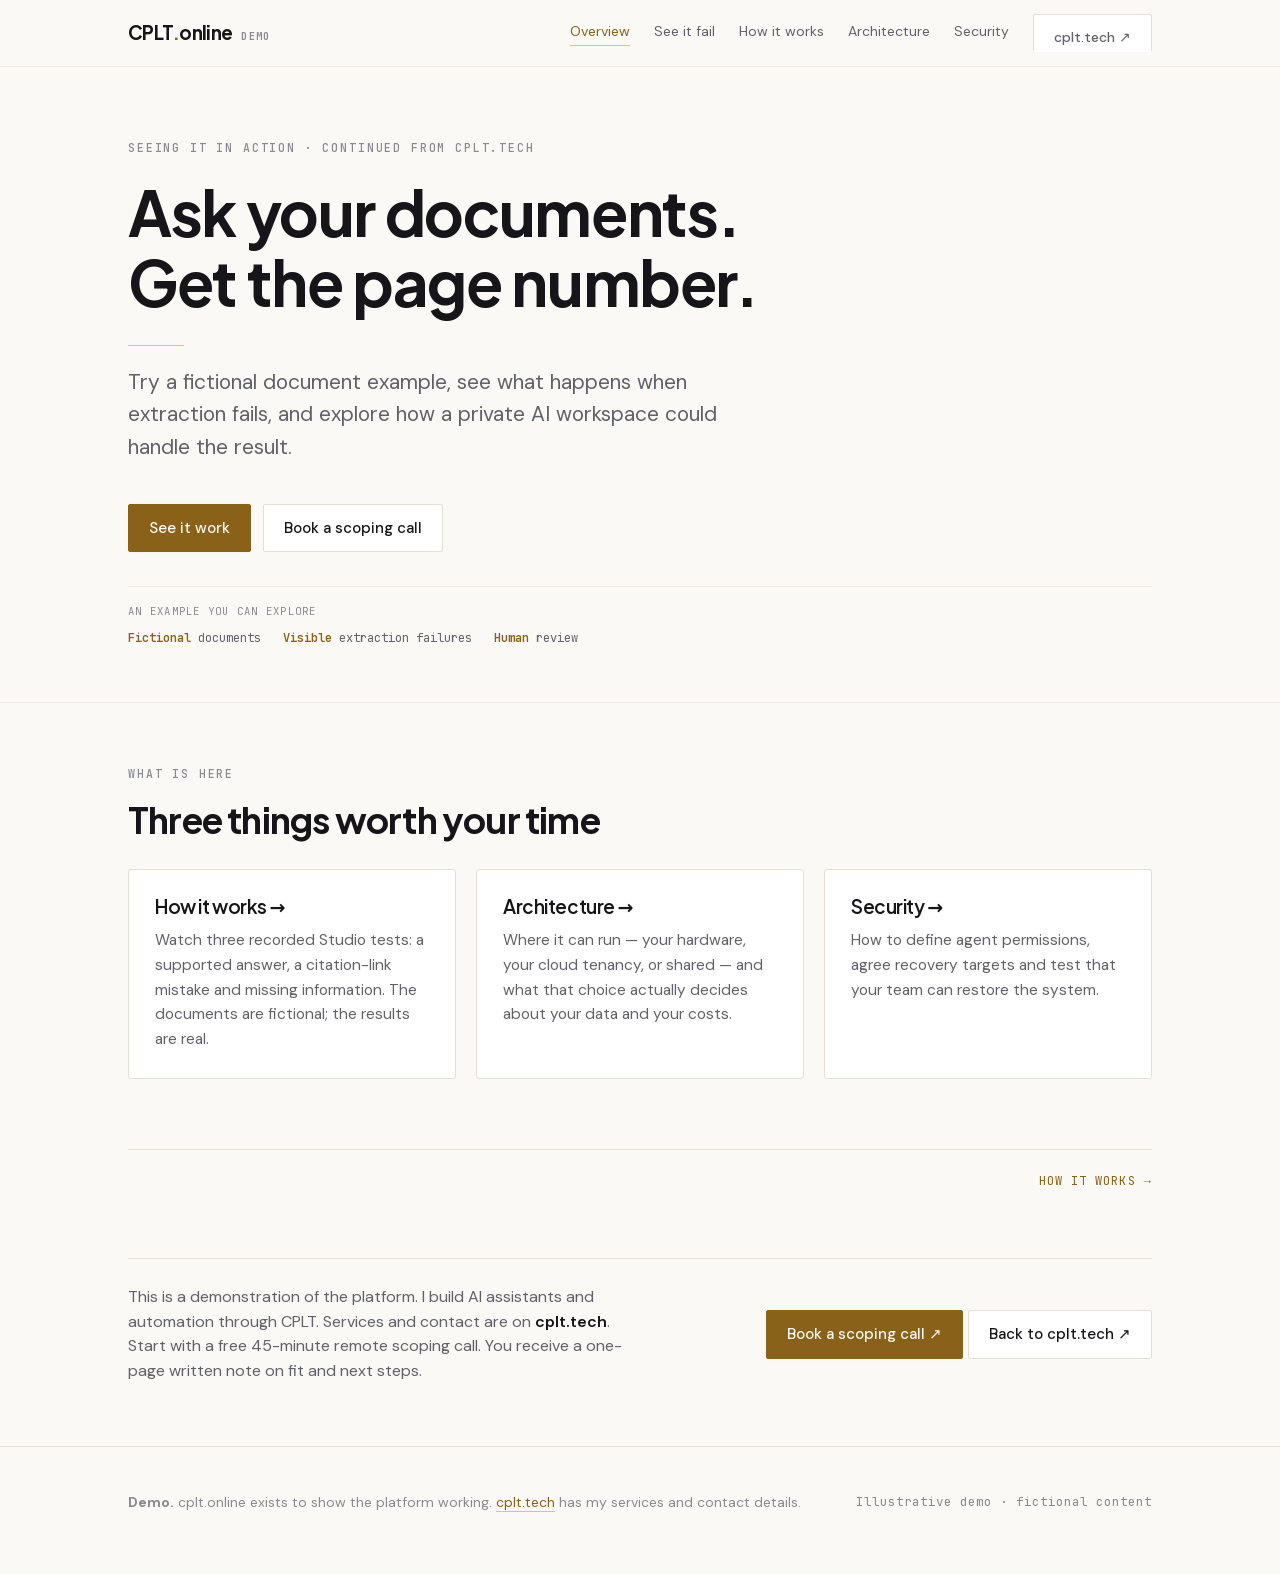
==== commit 161e68ac: "Draft business identity correction; disable copy branch deployment" ====
--- a/index.html
+++ b/index.html
@@ -1,8 +1,8 @@
 <!doctype html>
 <html lang="en"><head><meta charset="utf-8">
 <meta name="viewport" content="width=device-width,initial-scale=1">
-<title>CPLT Online — Private AI on Your Own Servers, Working</title>
-<meta name="description" content="Explore a private AI workspace through fictional document examples, model-routing explanations and an interactive failure demo.">
+<title>CPLT Online: try an AI document review demo | CPLT</title>
+<meta name="description" content="A hands-on demo of how I build AI assistants: fictional documents, cited answers and a pipeline that fails safely. Built by CPLT, cplt.tech.">
 <link rel="canonical" href="https://cplt.online/">
 <meta name="robots" content="index,follow,max-image-preview:large,max-snippet:-1">
 <meta name="color-scheme" content="light dark">
@@ -13,8 +13,8 @@
 <meta property="og:type" content="website">
 <meta property="og:site_name" content="CPLT Online">
 <meta property="og:locale" content="en_US">
-<meta property="og:title" content="CPLT Online — Private AI on Your Own Servers, Working">
-<meta property="og:description" content="Explore a private AI workspace through fictional document examples, model-routing explanations and an interactive failure demo.">
+<meta property="og:title" content="CPLT Online: try an AI document review demo | CPLT">
+<meta property="og:description" content="A hands-on demo of how I build AI assistants: fictional documents, cited answers and a pipeline that fails safely. Built by CPLT, cplt.tech.">
 <meta property="og:url" content="https://cplt.online/">
 <meta property="og:image" content="https://cplt.online/og-image.png">
 <meta property="og:image:width" content="1200">
@@ -22,7 +22,7 @@
 <meta property="og:image:alt" content="CPLT Online — the private AI platform shown working">
 <meta name="twitter:card" content="summary_large_image">
 <link rel="stylesheet" href="/style.css">
-<script type="application/ld+json">{"@context": "https://schema.org", "@graph": [{"@type": "Organization", "@id": "https://cplt.tech/#organization", "name": "CPLT", "url": "https://cplt.tech", "logo": {"@type": "ImageObject", "url": "https://cplt.tech/android-chrome-512x512.png", "width": 512, "height": 512}, "sameAs": ["https://cplt.online"], "founder": {"@id": "https://cplt.tech/#person"}}, {"@type": "WebSite", "@id": "https://cplt.online/#website", "name": "CPLT Online", "alternateName": "cplt.online", "url": "https://cplt.online/", "description": "Explore a private AI workspace through fictional document examples, model-routing explanations and an interactive failure demo.", "inLanguage": "en", "publisher": {"@id": "https://cplt.tech/#organization"}, "isPartOf": {"@id": "https://cplt.tech/#website"}}, {"@type": "WebPage", "@id": "https://cplt.online/#webpage", "url": "https://cplt.online/", "name": "CPLT Online — Private AI on Your Own Servers, Working", "description": "Explore a private AI workspace through fictional document examples, model-routing explanations and an interactive failure demo.", "inLanguage": "en", "isPartOf": {"@id": "https://cplt.online/#website"}, "about": {"@id": "https://cplt.tech/#service"}, "primaryImageOfPage": {"@type": "ImageObject", "url": "https://cplt.online/og-image.png", "width": 1200, "height": 630}}]}</script>
+<script type="application/ld+json">{"@context": "https://schema.org", "@graph": [{"@type": "Organization", "@id": "https://cplt.tech/#organization", "name": "CPLT", "url": "https://cplt.tech", "logo": {"@type": "ImageObject", "url": "https://cplt.tech/android-chrome-512x512.png", "width": 512, "height": 512}, "sameAs": ["https://cplt.online"], "founder": {"@id": "https://cplt.tech/#person"}}, {"@type": "WebSite", "@id": "https://cplt.online/#website", "name": "CPLT Online", "alternateName": "cplt.online", "url": "https://cplt.online/", "description": "A hands-on demo of how I build AI assistants: fictional documents, cited answers and a pipeline that fails safely. Built by CPLT, cplt.tech.", "inLanguage": "en", "publisher": {"@id": "https://cplt.tech/#organization"}, "isPartOf": {"@id": "https://cplt.tech/#website"}}, {"@type": "WebPage", "@id": "https://cplt.online/#webpage", "url": "https://cplt.online/", "name": "CPLT Online: try an AI document review demo | CPLT", "description": "A hands-on demo of how I build AI assistants: fictional documents, cited answers and a pipeline that fails safely. Built by CPLT, cplt.tech.", "inLanguage": "en", "isPartOf": {"@id": "https://cplt.online/#website"}, "about": {"@id": "https://cplt.tech/#service"}, "primaryImageOfPage": {"@type": "ImageObject", "url": "https://cplt.online/og-image.png", "width": 1200, "height": 630}}]}</script>
 </head><body>
 <header class="nav">
   <div class="nav-in">
@@ -84,12 +84,12 @@
   </div>
 </section><section style="border-top:0;padding-top:0"><div class="wrap"><div class="nextnav"><span></span><a href="/how-it-works">How it works →</a></div></div></section>
 <section style="border-top:0;padding-top:0"><div class="wrap"><div class="endcta">
-  <p>This is a demonstration of the platform. CPLT — the association behind it, and the
-  builds it takes on when a team asks — lives on <strong>cplt.tech</strong>, along with what a
-  build costs. It starts with a free forty-five-minute scoping call that ends in a one-page
-  written note on what your team can run.</p>
+  <p>This is a demonstration of the platform. I build AI assistants and automation
+  through CPLT. Services and contact are on <strong>cplt.tech</strong>.
+  Start with a free 45-minute remote scoping call. You receive a one-page written
+  note on fit and next steps.</p>
   <div><a class="btn btn-gold" href="https://cplt.tech/contact">Book a scoping call ↗</a> <a class="btn" href="https://cplt.tech/services">Back to cplt.tech ↗</a></div>
 </div></div></section>
 </main>
-<footer><div class="wrap foot-in"><div><strong>Demo.</strong> cplt.online exists to show the platform working. <a href="https://cplt.tech" style="color:var(--gold-ink);text-decoration:none;border-bottom:1px solid var(--gold-line)">cplt.tech</a> is the association.</div><div class="mono" style="font-size:12.5px">Illustrative demo · fictional content</div></div></footer>
+<footer><div class="wrap foot-in"><div><strong>Demo.</strong> cplt.online exists to show the platform working. <a href="https://cplt.tech" style="color:var(--gold-ink);text-decoration:none;border-bottom:1px solid var(--gold-line)">cplt.tech</a> has my services and contact details.</div><div class="mono" style="font-size:12.5px">Illustrative demo · fictional content</div></div></footer>
 </body></html>
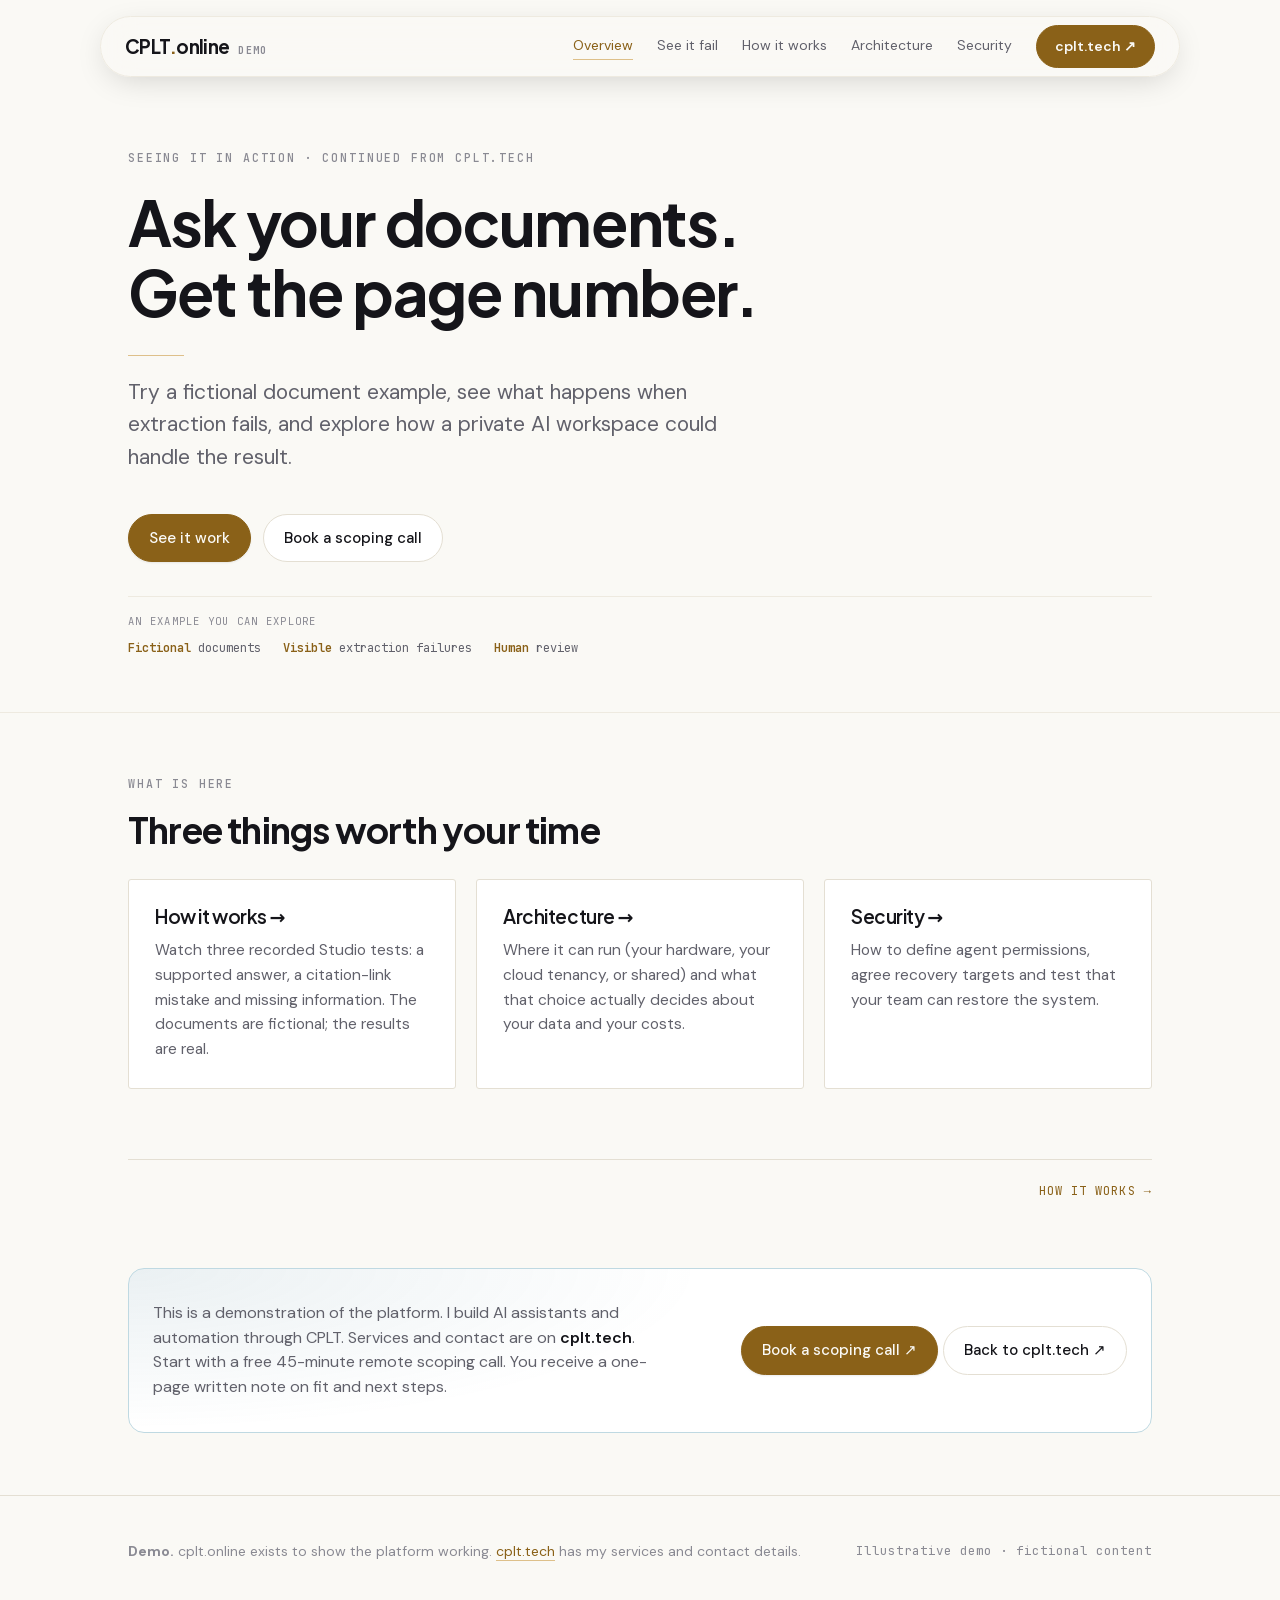
==== commit 72471634: "Replace em dashes with natural punctuation in online copy" ====
--- a/index.html
+++ b/index.html
@@ -19,7 +19,7 @@
 <meta property="og:image" content="https://cplt.online/og-image.png">
 <meta property="og:image:width" content="1200">
 <meta property="og:image:height" content="630">
-<meta property="og:image:alt" content="CPLT Online — the private AI platform shown working">
+<meta property="og:image:alt" content="CPLT Online: the private AI platform shown working">
 <meta name="twitter:card" content="summary_large_image">
 <link rel="stylesheet" href="/style.css">
 <script type="application/ld+json">{"@context": "https://schema.org", "@graph": [{"@type": "Organization", "@id": "https://cplt.tech/#organization", "name": "CPLT", "url": "https://cplt.tech", "logo": {"@type": "ImageObject", "url": "https://cplt.tech/android-chrome-512x512.png", "width": 512, "height": 512}, "sameAs": ["https://cplt.online"], "founder": {"@id": "https://cplt.tech/#person"}}, {"@type": "WebSite", "@id": "https://cplt.online/#website", "name": "CPLT Online", "alternateName": "cplt.online", "url": "https://cplt.online/", "description": "A hands-on demo of how I build AI assistants: fictional documents, cited answers and a pipeline that fails safely. Built by CPLT, cplt.tech.", "inLanguage": "en", "publisher": {"@id": "https://cplt.tech/#organization"}, "isPartOf": {"@id": "https://cplt.tech/#website"}}, {"@type": "WebPage", "@id": "https://cplt.online/#webpage", "url": "https://cplt.online/", "name": "CPLT Online: try an AI document review demo | CPLT", "description": "A hands-on demo of how I build AI assistants: fictional documents, cited answers and a pipeline that fails safely. Built by CPLT, cplt.tech.", "inLanguage": "en", "isPartOf": {"@id": "https://cplt.online/#website"}, "about": {"@id": "https://cplt.tech/#service"}, "primaryImageOfPage": {"@type": "ImageObject", "url": "https://cplt.online/og-image.png", "width": 1200, "height": 630}}]}</script>
@@ -73,7 +73,7 @@
       </div>
       <div class="card">
         <h3><a href="/deployment" style="color:inherit;text-decoration:none">Architecture →</a></h3>
-        <p>Where it can run — your hardware, your cloud tenancy, or shared — and what that choice
+        <p>Where it can run (your hardware, your cloud tenancy, or shared) and what that choice
         actually decides about your data and your costs.</p>
       </div>
       <div class="card">
--- a/style.css
+++ b/style.css
@@ -13,6 +13,14 @@
   --warn:#8A5A12; --warn-wash:#F7EBD8;
   --stop:#9B2C2C; --stop-wash:#F7E4E4;
   --shadow:0 1px 2px rgba(20,18,12,.05), 0 8px 24px -12px rgba(20,18,12,.12);
+  /* Second accent (cplt.tech redesign tokens, 2026-10-08 reskin): a cool
+     teal/blue-grey matching cplt.tech's --accent2, used only as decoration
+     behind the closing CTA band — never a text/button colour, so it can't
+     compete with the gold ask. */
+  --accent2:#2F6B82; --accent2-line:#BFD9E2; --accent2-wash:#E8F1F4;
+  /* Spacing scale matching cplt.tech's --spacing-* tokens, used on the
+     nav/CTA elements touched by this reskin. */
+  --sp-xs:4px; --sp-sm:8px; --sp-md:16px; --sp-lg:24px; --sp-xl:32px;
 }
 /* ---------- dark (system default, unless explicitly light) ---------- */
 @media (prefers-color-scheme: dark){
@@ -25,6 +33,8 @@
     --warn:#E0AE63; --warn-wash:#211A11;
     --stop:#E58A8A; --stop-wash:#231414;
     --shadow:0 1px 2px rgba(0,0,0,.4), 0 12px 32px -16px rgba(0,0,0,.8);
+    --accent2:#6FB6CE; --accent2-line:#2A4650; --accent2-wash:#13232A;
+    --sp-xs:4px; --sp-sm:8px; --sp-md:16px; --sp-lg:24px; --sp-xl:32px;
   }
 }
 /* ---------- dark (explicit) ---------- */
@@ -37,6 +47,8 @@
   --warn:#E0AE63; --warn-wash:#211A11;
   --stop:#E58A8A; --stop-wash:#231414;
   --shadow:0 1px 2px rgba(0,0,0,.4), 0 12px 32px -16px rgba(0,0,0,.8);
+  --accent2:#6FB6CE; --accent2-line:#2A4650; --accent2-wash:#13232A;
+  --sp-xs:4px; --sp-sm:8px; --sp-md:16px; --sp-lg:24px; --sp-xl:32px;
 }
 
 *{box-sizing:border-box}
@@ -65,11 +77,20 @@
 .g8{gap:8px}.g12{gap:12px}.g16{gap:16px}.g20{gap:20px}.g28{gap:28px}.g40{gap:40px}.g56{gap:56px}
 
 /* ---------- nav ---------- */
+/* Floating pill nav (cplt.tech redesign pattern, 2026-10-08 reskin): the
+   outer header stays a plain sticky positioning wrapper, and .nav-in itself
+   becomes the visible rounded, blurred pill — same two existing elements,
+   no new markup, so this is a CSS-only change. */
 header.nav{
-  position:sticky;top:0;z-index:50;background:color-mix(in srgb,var(--ground) 88%,transparent);
-  backdrop-filter:blur(12px);border-bottom:1px solid var(--line-soft);
-}
-.nav-in{max-width:1080px;margin:0 auto;padding:14px 28px;display:flex;align-items:center;gap:24px}
+  position:sticky;top:0;z-index:50;background:transparent;padding:var(--sp-md) var(--sp-md) 0;
+}
+.nav-in{
+  max-width:1080px;margin:0 auto;padding:var(--sp-sm) var(--sp-lg);display:flex;align-items:center;gap:24px;
+  background:color-mix(in srgb,var(--ground) 72%,transparent);
+  backdrop-filter:blur(16px);-webkit-backdrop-filter:blur(16px);
+  border:1px solid var(--line-soft);border-radius:999px;
+  box-shadow:0 8px 32px -8px rgba(0,0,0,.18);
+}
 .brand{font-family:"Jakarta",sans-serif;font-weight:700;letter-spacing:-.03em;font-size:19px}
 .brand span{color:var(--gold-ink)}
 .nav-links{margin-left:auto;display:flex;gap:24px;align-items:center}
@@ -81,16 +102,31 @@
 @media(max-width:820px){.nav-links a:not(.btn){display:none}}
 
 /* ---------- buttons ---------- */
+/* Pill shape (cplt.tech redesign pattern, 2026-10-08 reskin): shape and
+   hover-lift only, same colours/borders/copy as before. */
 .btn{
   display:inline-flex;align-items:center;gap:9px;font-family:"DMSans",sans-serif;font-size:15px;font-weight:500;
-  padding:11px 20px;border-radius:2px;text-decoration:none;border:1px solid var(--line);
-  background:var(--raise);color:var(--ink);transition:border-color .15s,background .15s;white-space:nowrap;
-}
-.btn:hover{border-color:var(--gold-line)}
-.btn-gold{background:var(--gold);border-color:var(--gold);color:var(--ground)}
+  padding:11px 20px;border-radius:999px;text-decoration:none;border:1px solid var(--line);
+  background:var(--raise);color:var(--ink);transition:border-color .15s,background .15s,transform .15s,box-shadow .15s;white-space:nowrap;
+}
+.btn:hover{border-color:var(--gold-line);transform:translateY(-1px)}
+.btn-gold{background:var(--gold);border-color:var(--gold);color:var(--ground);box-shadow:0 1px 2px rgba(0,0,0,.08)}
 :root[data-theme="dark"] .btn-gold, html:not([data-theme="light"]) .btn-gold{}
-.btn-gold:hover{filter:brightness(1.08);border-color:var(--gold)}
+.btn-gold:hover{filter:brightness(1.08);border-color:var(--gold);box-shadow:0 4px 14px -4px rgba(0,0,0,.25)}
 .btn:focus-visible,a:focus-visible,button:focus-visible{outline:2px solid var(--gold);outline-offset:3px}
+
+/* The nav's one outward link becomes the single primary CTA pill (same
+   destination, https://cplt.tech, unchanged): filled gold, matching
+   cplt.tech's header "Request a free call" pattern. */
+.nav-links a.btn{
+  background:var(--gold);border-color:var(--gold);color:var(--ground);
+  font-weight:600;padding:9px 18px;
+}
+.nav-links a.btn:hover{filter:brightness(1.08);border-color:var(--gold);transform:translateY(-1px)}
+@media(prefers-reduced-motion:reduce){
+  .btn{transition:border-color .15s,background .15s,box-shadow .15s}
+  .btn:hover,.nav-links a.btn:hover{transform:none}
+}
 
 /* ---------- hero ---------- */
 .hero{padding:72px 0 54px}
@@ -326,8 +362,20 @@
 .nextnav a:hover{border-bottom-color:var(--gold-line)}
 
 /* closing CTA strip + cross-domain footer */
-.endcta{border-top:1px solid var(--line);padding-top:26px;display:flex;gap:20px;
-  align-items:center;justify-content:space-between;flex-wrap:wrap}
+/* CTA band decoration (cplt.tech redesign pattern, 2026-10-08 reskin): the
+   second-accent soft wash from cplt.tech's mid-page CTA band, applied to
+   this site's one recurring closing-CTA band. A hard-edged line-grid (as
+   used on cplt.tech's taller proof panel) read as a literal table on this
+   short, wide flex row, so only the radial glow is kept here — background/
+   border/radius/padding only, copy/buttons/links unchanged. */
+.endcta{
+  border:1px solid var(--accent2-line);border-radius:16px;
+  padding:var(--sp-xl) var(--sp-lg);display:flex;gap:20px;
+  align-items:center;justify-content:space-between;flex-wrap:wrap;
+  position:relative;background-color:var(--raise);
+  background-image:
+    radial-gradient(ellipse 80% 140% at 0% 0%, color-mix(in srgb, var(--accent2) 10%, transparent), transparent 70%);
+}
 .endcta p{font-size:16px;color:var(--dim);line-height:1.55;max-width:520px}
 .endcta strong{color:var(--ink);font-weight:600}
 .offsite{font-family:"JBMono",monospace;font-size:10px;letter-spacing:.1em;text-transform:uppercase;
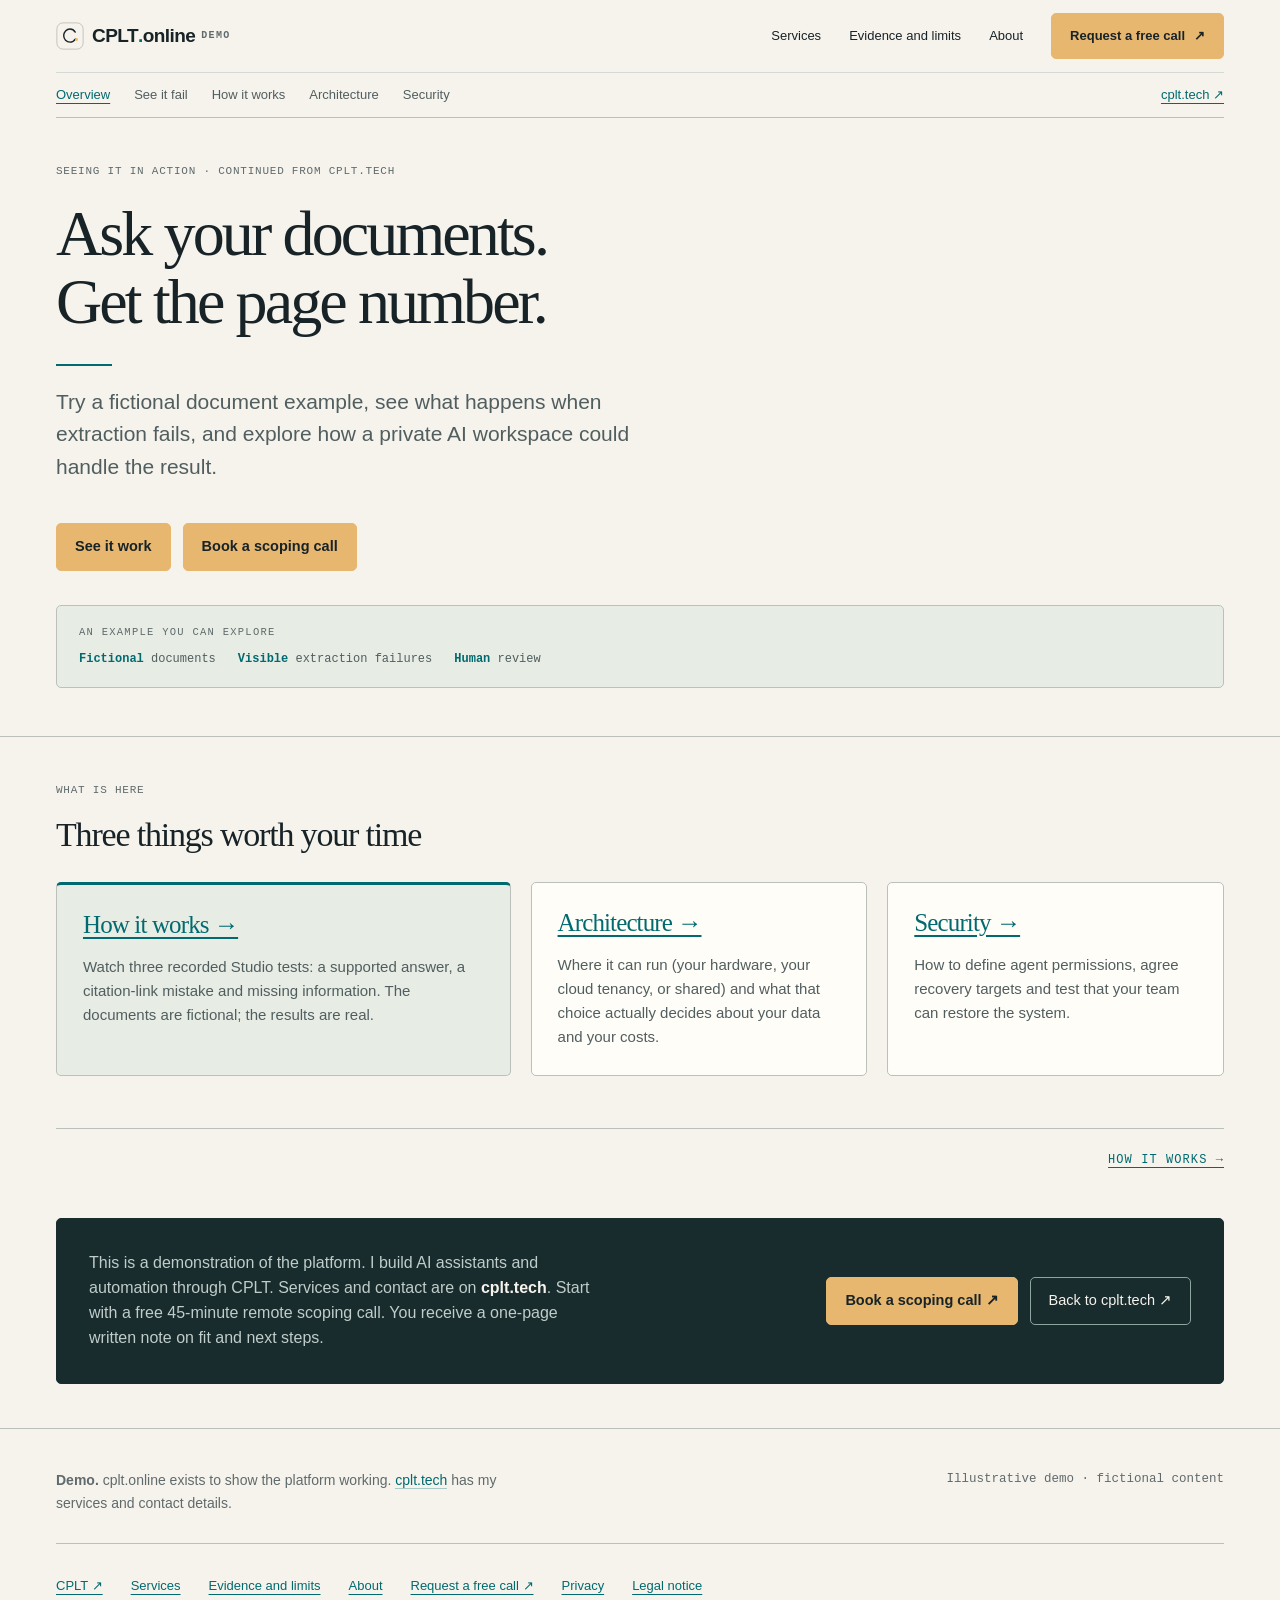
==== commit 4a69f9c0: "Match the CPLT practice header, bento surfaces and navigation" ====
--- a/index.html
+++ b/index.html
@@ -21,13 +21,21 @@
 <meta property="og:image:height" content="630">
 <meta property="og:image:alt" content="CPLT Online: the private AI platform shown working">
 <meta name="twitter:card" content="summary_large_image">
-<link rel="stylesheet" href="/style.css">
+<link rel="stylesheet" href="/style.css?v=20261016-brand">
 <script type="application/ld+json">{"@context": "https://schema.org", "@graph": [{"@type": "Organization", "@id": "https://cplt.tech/#organization", "name": "CPLT", "url": "https://cplt.tech", "logo": {"@type": "ImageObject", "url": "https://cplt.tech/android-chrome-512x512.png", "width": 512, "height": 512}, "sameAs": ["https://cplt.online"], "founder": {"@id": "https://cplt.tech/#person"}}, {"@type": "WebSite", "@id": "https://cplt.online/#website", "name": "CPLT Online", "alternateName": "cplt.online", "url": "https://cplt.online/", "description": "A hands-on demo of how I build AI assistants: fictional documents, cited answers and a pipeline that fails safely. Built by CPLT, cplt.tech.", "inLanguage": "en", "publisher": {"@id": "https://cplt.tech/#organization"}, "isPartOf": {"@id": "https://cplt.tech/#website"}}, {"@type": "WebPage", "@id": "https://cplt.online/#webpage", "url": "https://cplt.online/", "name": "CPLT Online: try an AI document review demo | CPLT", "description": "A hands-on demo of how I build AI assistants: fictional documents, cited answers and a pipeline that fails safely. Built by CPLT, cplt.tech.", "inLanguage": "en", "isPartOf": {"@id": "https://cplt.online/#website"}, "about": {"@id": "https://cplt.tech/#service"}, "primaryImageOfPage": {"@type": "ImageObject", "url": "https://cplt.online/og-image.png", "width": 1200, "height": 630}}]}</script>
 </head><body>
 <header class="nav">
   <div class="nav-in">
     <a class="brand" href="/" style="text-decoration:none">CPLT<span>.</span>online <span style="font-family:'JBMono',monospace;font-size:10px;letter-spacing:.14em;color:var(--faint);text-transform:uppercase;padding-left:6px">demo</span></a>
-    <nav class="nav-links">
+    <nav class="corporate-nav" aria-label="CPLT practice" data-brand-nav>
+      <a href="https://cplt.tech/services">Services</a><a href="https://cplt.tech/proof">Evidence and limits</a><a href="https://cplt.tech/about">About</a>
+    </nav>
+    <a class="btn btn-gold header-call" href="https://cplt.tech/contact" data-brand-nav>Request a free call <span aria-hidden="true">↗</span></a>
+    <details class="brand-menu" data-brand-nav><summary>Menu</summary><nav aria-label="Mobile navigation">
+      <a href="https://cplt.tech/">cplt.tech ↗</a><a href="https://cplt.tech/services">Services</a><a href="https://cplt.tech/proof">Evidence and limits</a><a href="https://cplt.tech/about">About</a>
+      <a href="/">Overview</a><a href="/demo">See it fail</a><a href="/how-it-works">How it works</a><a href="/deployment">Architecture</a><a href="/security">Security</a>
+    </nav></details>
+    <nav class="nav-links" aria-label="Demo navigation">
       <a href="/" class="active">Overview</a>
       <a href="/demo">See it fail</a>
       <a href="/how-it-works">How it works</a>
@@ -91,5 +99,6 @@
   <div><a class="btn btn-gold" href="https://cplt.tech/contact">Book a scoping call ↗</a> <a class="btn" href="https://cplt.tech/services">Back to cplt.tech ↗</a></div>
 </div></div></section>
 </main>
-<footer><div class="wrap foot-in"><div><strong>Demo.</strong> cplt.online exists to show the platform working. <a href="https://cplt.tech" style="color:var(--gold-ink);text-decoration:none;border-bottom:1px solid var(--gold-line)">cplt.tech</a> has my services and contact details.</div><div class="mono" style="font-size:12.5px">Illustrative demo · fictional content</div></div></footer>
+<footer><div class="wrap foot-in"><div><strong>Demo.</strong> cplt.online exists to show the platform working. <a href="https://cplt.tech" style="color:var(--gold-ink);text-decoration:none;border-bottom:1px solid var(--gold-line)">cplt.tech</a> has my services and contact details.</div><div class="mono" style="font-size:12.5px">Illustrative demo · fictional content</div></div><nav class="wrap footer-nav" aria-label="CPLT footer" data-brand-nav><a href="https://cplt.tech/">CPLT ↗</a><a href="https://cplt.tech/services">Services</a><a href="https://cplt.tech/proof">Evidence and limits</a><a href="https://cplt.tech/about">About</a><a href="https://cplt.tech/contact">Request a free call ↗</a><a href="https://cplt.tech/privacy">Privacy</a><a href="https://cplt.tech/legal">Legal notice</a></nav></footer>
+<script src="/brand-motion.js" defer></script>
 </body></html>
--- a/style.css
+++ b/style.css
@@ -1,414 +1,243 @@
-
-@font-face{font-family:"Jakarta";src:url([data-uri]) format("woff2");font-weight:200 800;font-style:normal;font-display:swap}
-@font-face{font-family:"DMSans";src:url([data-uri]) format("woff2");font-weight:100 1000;font-style:normal;font-display:swap}
-@font-face{font-family:"JBMono";src:url([data-uri]) format("woff2");font-weight:100 800;font-style:normal;font-display:swap}
-
-/* ---------- light (default, un-stamped) ---------- */
-:root{
-  --ground:#FAF9F5; --raise:#FFFFFF; --sunk:#F2F0E9;
-  --ink:#15151A; --dim:#61616B; --faint:#8A8A93;
-  --line:#E4DFD3; --line-soft:#EEEAE0;
-  --gold:#8A6118; --gold-ink:#8A6118; --gold-wash:#F5EAD5; --gold-line:#DEC08A;
-  --ok:#1C6B4A; --ok-wash:#E3F1EA;
-  --warn:#8A5A12; --warn-wash:#F7EBD8;
-  --stop:#9B2C2C; --stop-wash:#F7E4E4;
-  --shadow:0 1px 2px rgba(20,18,12,.05), 0 8px 24px -12px rgba(20,18,12,.12);
-  /* Second accent (cplt.tech redesign tokens, 2026-10-08 reskin): a cool
-     teal/blue-grey matching cplt.tech's --accent2, used only as decoration
-     behind the closing CTA band — never a text/button colour, so it can't
-     compete with the gold ask. */
-  --accent2:#2F6B82; --accent2-line:#BFD9E2; --accent2-wash:#E8F1F4;
-  /* Spacing scale matching cplt.tech's --spacing-* tokens, used on the
-     nav/CTA elements touched by this reskin. */
-  --sp-xs:4px; --sp-sm:8px; --sp-md:16px; --sp-lg:24px; --sp-xl:32px;
-}
-/* ---------- dark (system default, unless explicitly light) ---------- */
-@media (prefers-color-scheme: dark){
-  :root:not([data-theme="light"]){
-    --ground:#0A0A0B; --raise:#131315; --sunk:#0F0F11;
-    --ink:#F0EBE1; --dim:#9B9BA4; --faint:#6E6E78;
-    --line:#232326; --line-soft:#1B1B1E;
-    --gold:#D8A65A; --gold-ink:#E8C088; --gold-wash:#1E1913; --gold-line:#4A3B22;
-    --ok:#5FC49A; --ok-wash:#12211B;
-    --warn:#E0AE63; --warn-wash:#211A11;
-    --stop:#E58A8A; --stop-wash:#231414;
-    --shadow:0 1px 2px rgba(0,0,0,.4), 0 12px 32px -16px rgba(0,0,0,.8);
-    --accent2:#6FB6CE; --accent2-line:#2A4650; --accent2-wash:#13232A;
-    --sp-xs:4px; --sp-sm:8px; --sp-md:16px; --sp-lg:24px; --sp-xl:32px;
-  }
-}
-/* ---------- dark (explicit) ---------- */
-:root[data-theme="dark"]{
-  --ground:#0A0A0B; --raise:#131315; --sunk:#0F0F11;
-  --ink:#F0EBE1; --dim:#9B9BA4; --faint:#6E6E78;
-  --line:#232326; --line-soft:#1B1B1E;
-  --gold:#D8A65A; --gold-ink:#E8C088; --gold-wash:#1E1913; --gold-line:#4A3B22;
-  --ok:#5FC49A; --ok-wash:#12211B;
-  --warn:#E0AE63; --warn-wash:#211A11;
-  --stop:#E58A8A; --stop-wash:#231414;
-  --shadow:0 1px 2px rgba(0,0,0,.4), 0 12px 32px -16px rgba(0,0,0,.8);
-  --accent2:#6FB6CE; --accent2-line:#2A4650; --accent2-wash:#13232A;
-  --sp-xs:4px; --sp-sm:8px; --sp-md:16px; --sp-lg:24px; --sp-xl:32px;
-}
-
-*{box-sizing:border-box}
-body{
-  margin:0; background:var(--ground); color:var(--ink);
-  font-family:"DMSans",system-ui,-apple-system,"Segoe UI",sans-serif;
-  font-size:17px; line-height:1.65; -webkit-font-smoothing:antialiased;
-}
-h1,h2,h3,h4{font-family:"Jakarta",system-ui,sans-serif;text-wrap:balance;margin:0;letter-spacing:-.022em;line-height:1.12}
-p{margin:0}
-a{color:inherit}
-
-.mono{font-family:"JBMono",ui-monospace,"SFMono-Regular",Menlo,monospace}
-.eyebrow{
-  font-family:"JBMono",ui-monospace,monospace; font-size:11.5px; font-weight:500;
-  letter-spacing:.16em; text-transform:uppercase; color:var(--faint);
-}
-.num{font-variant-numeric:tabular-nums}
-
-/* ---------- shell ---------- */
-.wrap{max-width:1080px;margin:0 auto;padding:0 28px}
-.prose{max-width:660px}
-section{padding:62px 0;border-top:1px solid var(--line-soft)}
-section:first-of-type{border-top:0}
-.stack{display:flex;flex-direction:column}
-.g8{gap:8px}.g12{gap:12px}.g16{gap:16px}.g20{gap:20px}.g28{gap:28px}.g40{gap:40px}.g56{gap:56px}
-
-/* ---------- nav ---------- */
-/* Floating pill nav (cplt.tech redesign pattern, 2026-10-08 reskin): the
-   outer header stays a plain sticky positioning wrapper, and .nav-in itself
-   becomes the visible rounded, blurred pill — same two existing elements,
-   no new markup, so this is a CSS-only change. */
-header.nav{
-  position:sticky;top:0;z-index:50;background:transparent;padding:var(--sp-md) var(--sp-md) 0;
-}
-.nav-in{
-  max-width:1080px;margin:0 auto;padding:var(--sp-sm) var(--sp-lg);display:flex;align-items:center;gap:24px;
-  background:color-mix(in srgb,var(--ground) 72%,transparent);
-  backdrop-filter:blur(16px);-webkit-backdrop-filter:blur(16px);
-  border:1px solid var(--line-soft);border-radius:999px;
-  box-shadow:0 8px 32px -8px rgba(0,0,0,.18);
-}
-.brand{font-family:"Jakarta",sans-serif;font-weight:700;letter-spacing:-.03em;font-size:19px}
-.brand span{color:var(--gold-ink)}
-.nav-links{margin-left:auto;display:flex;gap:24px;align-items:center}
-.nav-links a{
-  font-size:14px;color:var(--dim);text-decoration:none;
-  border-bottom:1px solid transparent;padding-bottom:2px;transition:color .15s,border-color .15s;
-}
-.nav-links a:hover{color:var(--ink);border-bottom-color:var(--gold-line)}
-@media(max-width:820px){.nav-links a:not(.btn){display:none}}
-
-/* ---------- buttons ---------- */
-/* Pill shape (cplt.tech redesign pattern, 2026-10-08 reskin): shape and
-   hover-lift only, same colours/borders/copy as before. */
-.btn{
-  display:inline-flex;align-items:center;gap:9px;font-family:"DMSans",sans-serif;font-size:15px;font-weight:500;
-  padding:11px 20px;border-radius:999px;text-decoration:none;border:1px solid var(--line);
-  background:var(--raise);color:var(--ink);transition:border-color .15s,background .15s,transform .15s,box-shadow .15s;white-space:nowrap;
-}
-.btn:hover{border-color:var(--gold-line);transform:translateY(-1px)}
-.btn-gold{background:var(--gold);border-color:var(--gold);color:var(--ground);box-shadow:0 1px 2px rgba(0,0,0,.08)}
-:root[data-theme="dark"] .btn-gold, html:not([data-theme="light"]) .btn-gold{}
-.btn-gold:hover{filter:brightness(1.08);border-color:var(--gold);box-shadow:0 4px 14px -4px rgba(0,0,0,.25)}
-.btn:focus-visible,a:focus-visible,button:focus-visible{outline:2px solid var(--gold);outline-offset:3px}
-
-/* The nav's one outward link becomes the single primary CTA pill (same
-   destination, https://cplt.tech, unchanged): filled gold, matching
-   cplt.tech's header "Request a free call" pattern. */
-.nav-links a.btn{
-  background:var(--gold);border-color:var(--gold);color:var(--ground);
-  font-weight:600;padding:9px 18px;
-}
-.nav-links a.btn:hover{filter:brightness(1.08);border-color:var(--gold);transform:translateY(-1px)}
-@media(prefers-reduced-motion:reduce){
-  .btn{transition:border-color .15s,background .15s,box-shadow .15s}
-  .btn:hover,.nav-links a.btn:hover{transform:none}
-}
-
-/* ---------- hero ---------- */
-.hero{padding:72px 0 54px}
-.hero h1{font-size:clamp(38px,5.6vw,62px);font-weight:700;margin-bottom:0}
-.hero .lede{font-size:clamp(18px,2vw,21px);color:var(--dim);max-width:620px;line-height:1.55}
-.hero-rule{display:flex;align-items:center;gap:14px;margin-top:8px}
-.hero-rule .bar{height:1px;background:var(--gold-line);flex:0 0 56px}
-.cta-row{display:flex;gap:12px;flex-wrap:wrap;margin-top:12px}
-
-/* ---------- cards ---------- */
-.grid{display:grid;gap:20px}
-.g3{grid-template-columns:repeat(3,1fr)}
-.g2{grid-template-columns:repeat(2,1fr)}
-@media(max-width:880px){.g3,.g2{grid-template-columns:1fr}}
-.card{
-  background:var(--raise);border:1px solid var(--line);border-radius:3px;padding:26px;
-  display:flex;flex-direction:column;gap:11px;
-}
-.card h3{font-size:19px;font-weight:600}
-.card p{font-size:15.5px;color:var(--dim);line-height:1.6}
-
-/* ---------- evidence panel ---------- */
-.evidence{background:var(--sunk);border:1px solid var(--line);border-radius:3px;padding:34px}
-.ev-head{display:flex;justify-content:space-between;align-items:baseline;gap:16px;flex-wrap:wrap;
-  padding-bottom:16px;border-bottom:1px solid var(--line)}
-
-/* benchmark bars */
-.bench{display:flex;flex-direction:column;gap:26px;margin-top:26px}
-.bench-row{display:flex;flex-direction:column;gap:9px}
-.bench-top{display:flex;justify-content:space-between;align-items:baseline;gap:12px}
-.bench-label{font-size:15px;font-weight:600;font-family:"Jakarta",sans-serif}
-.bench-figs{font-family:"JBMono",monospace;font-size:13px;color:var(--dim);font-variant-numeric:tabular-nums}
-.bench-track{height:26px;background:var(--line-soft);border:1px solid var(--line);border-radius:2px;overflow:hidden}
-.bench-fill{height:100%;display:flex;align-items:center;padding-left:11px;
-  font-family:"JBMono",monospace;font-size:12.5px;font-weight:600;color:var(--ground);
-  font-variant-numeric:tabular-nums}
-.fill-win{background:var(--gold)}
-.fill-lose{background:var(--faint)}
-
-/* ---------- tables ---------- */
-.scroller{overflow-x:auto;border:1px solid var(--line);border-radius:3px;background:var(--raise)}
-table{border-collapse:collapse;width:100%;min-width:720px;font-size:14.5px}
-th,td{text-align:left;padding:14px 18px;border-bottom:1px solid var(--line-soft);vertical-align:top}
-thead th{
-  font-family:"JBMono",monospace;font-size:11px;letter-spacing:.13em;text-transform:uppercase;
-  color:var(--faint);font-weight:500;background:var(--sunk);border-bottom:1px solid var(--line);white-space:nowrap;
-}
-tbody tr:last-child td{border-bottom:0}
-td.rowlab{font-weight:600;color:var(--ink);white-space:nowrap}
-td{color:var(--dim)}
-.pill{display:inline-block;font-family:"JBMono",monospace;font-size:11px;letter-spacing:.06em;
-  padding:3px 8px;border-radius:2px;white-space:nowrap;font-weight:500}
-.p-ok{background:var(--ok-wash);color:var(--ok)}
-.p-warn{background:var(--warn-wash);color:var(--warn)}
-.p-stop{background:var(--stop-wash);color:var(--stop)}
-
-/* ---------- steps ---------- */
-.steps{display:flex;flex-direction:column;gap:0;counter-reset:s}
-.step{display:grid;grid-template-columns:auto 1fr;gap:20px;padding:16px 0;border-bottom:1px solid var(--line-soft)}
-.step:last-child{border-bottom:0}
-.step-n{font-family:"JBMono",monospace;font-size:12px;color:var(--gold-ink);padding-top:4px;
-  font-variant-numeric:tabular-nums;letter-spacing:.08em}
-.step h3,.step h4{font-size:17px;font-weight:600;margin-bottom:5px}
-.step p{font-size:15.5px;color:var(--dim);line-height:1.6}
-
-/* ---------- review chain ---------- */
-.roles{display:flex;flex-direction:column;gap:0}
-.role{display:grid;grid-template-columns:180px 1fr;gap:26px;padding:18px 0;border-bottom:1px solid var(--line-soft)}
-.role:last-child{border-bottom:0}
-@media(max-width:760px){.role{grid-template-columns:1fr;gap:10px}}
-.role-id{display:flex;flex-direction:column;gap:7px}
-.role-name{font-family:"Jakarta",sans-serif;font-size:17px;font-weight:700;letter-spacing:-.02em}
-.role-vendor{font-family:"JBMono",monospace;font-size:10.5px;letter-spacing:.11em;text-transform:uppercase;
-  color:var(--gold-ink);background:var(--gold-wash);border:1px solid var(--gold-line);
-  padding:3px 8px;border-radius:2px;align-self:flex-start}
-.role-vendor.plain{color:var(--faint);background:transparent;border-color:var(--line)}
-.role p{font-size:15.5px;color:var(--dim);line-height:1.62}
-.role p strong{color:var(--ink);font-weight:600}
-.verdicts{display:flex;flex-wrap:wrap;gap:7px;margin-top:11px}
-.verdict{font-family:"JBMono",monospace;font-size:10.5px;letter-spacing:.09em;text-transform:uppercase;
-  padding:4px 9px;border:1px solid var(--line);border-radius:2px;color:var(--dim);background:var(--sunk)}
-.score{display:grid;grid-template-columns:repeat(3,1fr);gap:1px;background:var(--line);
-  border:1px solid var(--line);border-radius:3px;overflow:hidden;margin-top:22px}
-@media(max-width:640px){.score{grid-template-columns:1fr}}
-.score-cell{background:var(--raise);padding:22px;display:flex;flex-direction:column;gap:5px}
-.score-v{font-family:"Jakarta",sans-serif;font-size:32px;font-weight:700;letter-spacing:-.03em;
-  font-variant-numeric:tabular-nums;color:var(--gold-ink)}
-.score-k{font-family:"JBMono",monospace;font-size:11px;letter-spacing:.11em;text-transform:uppercase;color:var(--faint)}
-.score-n{font-size:13.5px;color:var(--dim);line-height:1.5}
-
-/* ---------- deployment ---------- */
-.tier{background:var(--raise);border:1px solid var(--line);border-radius:3px;padding:28px;
-  display:flex;flex-direction:column;gap:14px;position:relative}
-.tier.featured{border-color:var(--gold-line);background:var(--gold-wash)}
-.tier-tag{position:absolute;top:-1px;right:18px;transform:translateY(-50%);
-  background:var(--gold);color:var(--ground);font-family:"JBMono",monospace;font-size:10px;
-  letter-spacing:.13em;text-transform:uppercase;padding:4px 9px;border-radius:2px;font-weight:600}
-.tier h3{font-size:20px;font-weight:700}
-.tier .who{font-size:14.5px;color:var(--dim);min-height:44px}
-.tier dl{margin:0;display:flex;flex-direction:column;gap:9px;border-top:1px solid var(--line);padding-top:15px}
-.tier .dl-row{display:flex;justify-content:space-between;gap:14px;font-size:13.5px}
-.tier dt{font-family:"JBMono",monospace;font-size:11px;letter-spacing:.1em;text-transform:uppercase;color:var(--faint);flex:0 0 auto}
-.tier dd{margin:0;text-align:right;color:var(--ink);font-weight:500}
-
-/* ---------- stats ---------- */
-.stats{display:grid;grid-template-columns:repeat(3,1fr);gap:1px;background:var(--line);border:1px solid var(--line);border-radius:3px;overflow:hidden}
-@media(max-width:760px){.stats{grid-template-columns:repeat(2,1fr)}}
-.stat{background:var(--raise);padding:24px 22px;display:flex;flex-direction:column;gap:5px}
-.stat .v{font-family:"Jakarta",sans-serif;font-size:30px;font-weight:700;letter-spacing:-.03em;font-variant-numeric:tabular-nums}
-.stat .k{font-family:"JBMono",monospace;font-size:11px;letter-spacing:.12em;text-transform:uppercase;color:var(--faint)}
-
-/* ---------- product mock ---------- */
-.mock{border:1px solid var(--line);border-radius:4px;overflow:hidden;background:var(--raise);box-shadow:var(--shadow)}
-.mock-bar{display:flex;align-items:center;gap:7px;padding:11px 14px;background:var(--sunk);border-bottom:1px solid var(--line)}
-.dot{width:9px;height:9px;border-radius:50%;background:var(--line)}
-.mock-title{margin-left:10px;font-family:"JBMono",monospace;font-size:11.5px;color:var(--faint)}
-.mock-body{display:grid;grid-template-columns:186px 1fr;min-height:250px}
-@media(max-width:760px){.mock-body{grid-template-columns:1fr}.mock-side{display:none}}
-.mock-side{border-right:1px solid var(--line);padding:16px;background:var(--sunk);display:flex;flex-direction:column;gap:7px}
-.side-lab{font-family:"JBMono",monospace;font-size:10px;letter-spacing:.13em;text-transform:uppercase;color:var(--faint);margin-bottom:5px}
-.side-item{font-size:13px;color:var(--dim);padding:6px 9px;border-radius:2px}
-.side-item.on{background:var(--gold-wash);color:var(--gold-ink);font-weight:500}
-.mock-main{padding:20px;display:flex;flex-direction:column;gap:15px}
-.bubble{max-width:88%;padding:13px 16px;border-radius:3px;font-size:14.5px;line-height:1.55}
-.bubble.you{align-self:flex-end;background:var(--gold-wash);border:1px solid var(--gold-line)}
-.bubble.sys{background:var(--sunk);border:1px solid var(--line)}
-.cite{display:inline-flex;align-items:center;gap:6px;margin-top:9px;padding:4px 9px;border-radius:2px;
-  background:var(--raise);border:1px solid var(--gold-line);font-family:"JBMono",monospace;font-size:11px;color:var(--gold-ink)}
-.mock-input{border-top:1px solid var(--line);padding:12px 16px;display:flex;align-items:center;gap:10px;
-  font-size:14px;color:var(--faint);background:var(--sunk)}
-
-/* ---------- cost ---------- */
-.cost{display:grid;grid-template-columns:1fr 1fr 1fr;gap:1px;background:var(--line);border:1px solid var(--line);border-radius:3px;overflow:hidden}
-@media(max-width:760px){.cost{grid-template-columns:1fr}}
-.cost-cell{background:var(--raise);padding:26px 24px;display:flex;flex-direction:column;gap:7px}
-.cost-cell.win{background:var(--gold-wash)}
-.cost-k{font-family:"JBMono",monospace;font-size:11px;letter-spacing:.12em;text-transform:uppercase;color:var(--faint)}
-.cost-v{font-family:"Jakarta",sans-serif;font-size:34px;font-weight:700;letter-spacing:-.03em;font-variant-numeric:tabular-nums}
-.cost-n{font-size:13.5px;color:var(--dim);line-height:1.5}
-
-/* ---------- pricing ---------- */
-.price{background:var(--raise);border:1px solid var(--line);border-radius:3px;padding:28px;display:flex;flex-direction:column;gap:16px}
-.price.featured{border-color:var(--gold-line)}
-.price .amt{font-family:"Jakarta",sans-serif;font-size:33px;font-weight:700;letter-spacing:-.03em;font-variant-numeric:tabular-nums}
-.price .per{font-size:13.5px;color:var(--faint);font-family:"JBMono",monospace}
-.price ul{margin:0;padding:0;list-style:none;display:flex;flex-direction:column;gap:9px;
-  border-top:1px solid var(--line);padding-top:16px}
-.price li{font-size:14.5px;color:var(--dim);display:flex;gap:10px;align-items:flex-start;line-height:1.5}
-.price li::before{content:"—";color:var(--gold-ink);flex:0 0 auto;font-family:"JBMono",monospace;font-size:12px;padding-top:3px}
-
-/* ---------- hero proof band ---------- */
-.band{display:flex;flex-wrap:wrap;align-items:baseline;gap:8px 22px;padding:16px 0 0;
-  border-top:1px solid var(--line-soft);margin-top:6px}
-.band .bi{font-family:"JBMono",monospace;font-size:12px;color:var(--dim);font-variant-numeric:tabular-nums}
-.band .bi b{color:var(--gold-ink);font-weight:600}
-.band .bl{font-family:"JBMono",monospace;font-size:10.5px;letter-spacing:.12em;text-transform:uppercase;
-  color:var(--faint);flex:0 0 100%}
-
-/* ---------- disclosure ---------- */
-.more{border:1px solid var(--line);border-radius:3px;background:var(--raise);overflow:hidden}
-.more+.more{margin-top:12px}
-.more>summary{cursor:pointer;list-style:none;padding:15px 20px;display:flex;align-items:center;
-  justify-content:space-between;gap:18px;font-family:"JBMono",monospace;font-size:11.5px;
-  letter-spacing:.11em;text-transform:uppercase;color:var(--gold-ink);transition:background .15s}
-.more>summary::-webkit-details-marker{display:none}
-.more>summary:hover{background:var(--gold-wash)}
-.more>summary:focus-visible{outline:2px solid var(--gold);outline-offset:-2px}
-.sum-mark{flex:0 0 auto;font-size:15px;line-height:1;transition:transform .2s;color:var(--faint)}
-.more[open]>summary{border-bottom:1px solid var(--line)}
-.more[open] .sum-mark{transform:rotate(45deg)}
-.more-body{padding:24px 20px;display:flex;flex-direction:column;gap:20px}
-@media(prefers-reduced-motion:reduce){.sum-mark{transition:none}}
-.claim{display:grid;grid-template-columns:auto 1fr;gap:15px;padding:11px 0;align-items:baseline;
-  border-bottom:1px solid var(--line-soft)}
-.claim:last-of-type{border-bottom:0}
-.claim .tick{color:var(--gold-ink);font-family:"JBMono",monospace;font-size:12px}
-.claim p{font-size:16px;color:var(--dim);line-height:1.55}
-.claim strong{color:var(--ink);font-weight:600}
-.headnum{display:flex;gap:38px;flex-wrap:wrap;padding:4px 0 8px}
-.headnum div{display:flex;flex-direction:column;gap:3px}
-.headnum .v{font-family:"Jakarta",sans-serif;font-size:28px;font-weight:700;letter-spacing:-.03em;
-  font-variant-numeric:tabular-nums;color:var(--gold-ink);white-space:nowrap}
-.headnum .vs{color:var(--faint);font-size:.62em;font-weight:500;letter-spacing:0;padding:0 2px}
-.headnum .k{font-family:"JBMono",monospace;font-size:10.5px;letter-spacing:.11em;text-transform:uppercase;color:var(--faint)}
-.h2{font-size:clamp(27px,3.4vw,36px);font-weight:700}
-
-/* ---------- price slot ---------- */
-.price dl{margin:0;display:flex;flex-direction:column;gap:8px;border-top:1px solid var(--line);padding-top:14px}
-.price .dl-row{display:flex;justify-content:space-between;gap:14px;font-size:13.5px}
-.price dt{font-family:"JBMono",monospace;font-size:10.5px;letter-spacing:.1em;text-transform:uppercase;color:var(--faint)}
-.price dd{margin:0;text-align:right;color:var(--ink);font-weight:500}
-.price .who{font-size:14.5px;color:var(--dim);line-height:1.5;min-height:62px}
-.price.featured{border-color:var(--gold-line);background:var(--gold-wash)}
-.amt-slot{font-family:"Jakarta",sans-serif;font-size:23px;font-weight:700;letter-spacing:-.02em;line-height:1.25}
-.slot{display:inline-block;margin-top:9px;font-family:"JBMono",monospace;font-size:11.5px;
-  letter-spacing:.06em;color:var(--faint);border:1px dashed var(--line);border-radius:2px;
-  padding:6px 10px;background:var(--sunk)}
-.drivers{display:flex;flex-direction:column;gap:0}
-.driver{display:grid;grid-template-columns:26px 1fr;gap:14px;padding:15px 0;border-bottom:1px solid var(--line-soft)}
-.driver:last-child{border-bottom:0}
-.driver .k{font-family:"JBMono",monospace;font-size:12px;color:var(--gold-ink);padding-top:3px}
-.driver p{font-size:15.5px;color:var(--dim);line-height:1.6}
-
-/* ---------- notes ---------- */
-.note{border-left:2px solid var(--gold-line);padding:3px 0 3px 16px;font-size:14px;color:var(--dim);line-height:1.6}
-.illus{display:inline-block;font-family:"JBMono",monospace;font-size:10.5px;letter-spacing:.13em;text-transform:uppercase;
-  color:var(--warn);background:var(--warn-wash);padding:3px 8px;border-radius:2px;font-weight:500}
-.quote{font-family:"Jakarta",sans-serif;font-size:clamp(21px,2.7vw,27px);font-weight:600;letter-spacing:-.02em;line-height:1.35}
-.seg{display:flex;flex-direction:column;gap:6px;padding:14px 0;border-bottom:1px solid var(--line-soft)}
-.seg:last-child{border-bottom:0}
-.seg h4{font-size:16.5px;font-weight:600}
-.seg p{font-size:14.5px;color:var(--dim)}
-
-footer{border-top:1px solid var(--line);padding:44px 0 60px;color:var(--faint);font-size:14px}
-.foot-in{display:flex;justify-content:space-between;gap:20px;flex-wrap:wrap;align-items:center}
-
-
-/* active nav state */
-.nav-links a.active{color:var(--gold-ink);border-bottom-color:var(--gold-line)}
-@media(max-width:820px){.nav-links a:not(.btn){display:inline-block;font-size:13px}
-  .nav-in{flex-wrap:wrap;gap:12px}.nav-links{gap:10px 14px;margin-left:0;width:100%;flex-wrap:wrap}
-  /* Labels stay on one line and the row wraps instead; without this the
-     cplt.tech button ran 80px past the right edge on a 390px phone. */
-  .nav-links a{white-space:nowrap}}
-.pagelead{padding-top:54px;padding-bottom:6px}
-.pagelead h1{font-family:"Jakarta",sans-serif;font-size:clamp(30px,4.4vw,46px);font-weight:700;
-  letter-spacing:-.025em;line-height:1.12;text-wrap:balance}
-.pagelead p{font-size:17.5px;color:var(--dim);line-height:1.6;max-width:640px}
-.nextnav{display:flex;justify-content:space-between;gap:18px;flex-wrap:wrap;
-  border-top:1px solid var(--line);padding-top:22px;margin-top:8px}
-.nextnav a{font-family:"JBMono",monospace;font-size:12px;letter-spacing:.09em;text-transform:uppercase;
-  color:var(--gold-ink);text-decoration:none;border-bottom:1px solid transparent;padding-bottom:3px}
-.nextnav a:hover{border-bottom-color:var(--gold-line)}
-
-/* closing CTA strip + cross-domain footer */
-/* CTA band decoration (cplt.tech redesign pattern, 2026-10-08 reskin): the
-   second-accent soft wash from cplt.tech's mid-page CTA band, applied to
-   this site's one recurring closing-CTA band. A hard-edged line-grid (as
-   used on cplt.tech's taller proof panel) read as a literal table on this
-   short, wide flex row, so only the radial glow is kept here — background/
-   border/radius/padding only, copy/buttons/links unchanged. */
-.endcta{
-  border:1px solid var(--accent2-line);border-radius:16px;
-  padding:var(--sp-xl) var(--sp-lg);display:flex;gap:20px;
-  align-items:center;justify-content:space-between;flex-wrap:wrap;
-  position:relative;background-color:var(--raise);
-  background-image:
-    radial-gradient(ellipse 80% 140% at 0% 0%, color-mix(in srgb, var(--accent2) 10%, transparent), transparent 70%);
-}
-.endcta p{font-size:16px;color:var(--dim);line-height:1.55;max-width:520px}
-.endcta strong{color:var(--ink);font-weight:600}
-.offsite{font-family:"JBMono",monospace;font-size:10px;letter-spacing:.1em;text-transform:uppercase;
-  color:var(--faint);display:block;margin-top:5px}
-
-/* ---------- the failure demo ---------- */
-.lab{display:grid;grid-template-columns:minmax(0,1fr) minmax(0,1fr);gap:18px;margin-top:22px}
-@media(max-width:900px){.lab{grid-template-columns:1fr}}
-.pane{border:1px solid var(--line);border-radius:3px;background:var(--raise);overflow:hidden;display:flex;flex-direction:column}
-.pane-h{display:flex;align-items:center;justify-content:space-between;gap:10px;padding:11px 14px;
-  background:var(--sunk);border-bottom:1px solid var(--line)}
-.pane-h .who{font-family:"JBMono",monospace;font-size:11px;letter-spacing:.11em;text-transform:uppercase;color:var(--faint)}
-.pane-h .tag{font-family:"JBMono",monospace;font-size:10px;padding:3px 8px;border-radius:2px}
-.pane-b{padding:16px;font-family:"JBMono",monospace;font-size:11.5px;line-height:1.72;
-  white-space:pre-wrap;word-break:break-word;min-height:250px;color:var(--dim)}
-.pane-b .g{color:var(--stop)}
-.pane-b b{color:var(--ink);font-weight:600}
-.pane-b .q{color:var(--gold-ink)}
-.verdict{border-top:1px solid var(--line);padding:12px 14px;display:flex;align-items:center;gap:10px;
-  font-family:"JBMono",monospace;font-size:11.5px;background:var(--sunk)}
-.verdict .mark{font-size:15px;line-height:1}
-.v-pass{color:var(--ok)} .v-fail{color:var(--stop)} .v-hold{color:var(--warn)}
-.figure{border:1px solid var(--line);border-radius:3px;background:var(--raise);padding:18px;margin-top:6px}
-.figure svg{width:100%;height:auto;display:block}
-.runbar{display:flex;gap:12px;align-items:center;flex-wrap:wrap;padding-top:16px}
-.meter{font-family:"JBMono",monospace;font-size:11px;color:var(--faint)}
-.meter b{color:var(--gold-ink)}
-.blink{animation:bk 1s steps(2) infinite}
-@keyframes bk{0%,50%{opacity:1}51%,100%{opacity:.25}}
-@media(prefers-reduced-motion:reduce){.blink{animation:none}}
-.punch{border-left:2px solid var(--stop);padding:4px 0 4px 16px;margin-top:20px;font-size:16.5px;
-  color:var(--dim);line-height:1.62}
-.punch strong{color:var(--ink)}
-
-/* Recorded Studio tests replace the illustrative chat panel. */
-.recorded-tests{display:grid;gap:32px}.recorded-test{min-width:0;border:1px solid var(--line);border-radius:16px;padding:24px;background:var(--paper)}.recorded-test h3{margin:0 0 12px}.recorded-test p{line-height:1.65;max-width:80ch}.recorded-test video{display:block;width:100%;height:auto;aspect-ratio:16/9;background:#101214;border-radius:10px;margin:18px 0}.recording-note{font-size:13px;color:var(--dim)}@media(max-width:600px){.recorded-test{padding:16px}}
+:root{--ground:#f6f3ec;--raise:#fffdf8;--sunk:#e7ece4;--ink:#182327;--dim:#515e60;--faint:#5f6a6c;--line:#bbc0ba;--line-soft:#d5d9d3;--gold:#e7b76f;--gold-ink:#006a70;--gold-line:#a9c9c6;--gold-wash:#e7ece4;--ok:#1c6b4a;--ok-wash:#e3f1ea;--warn:#8a5a12;--warn-wash:#f3ead9;--stop:#9b2c2c;--stop-wash:#f4e4e4;--accent2:#006a70;--accent2-line:#bbc0ba;--accent2-wash:#e7ece4;--sp-xs:4px;--sp-sm:8px;--sp-md:16px;--sp-lg:24px;--sp-xl:32px;}
+html{color-scheme:light;}
+*{box-sizing:border-box;}
+body{margin:0px;background:var(--ground);color:var(--ink);font-family:Arial,Helvetica,sans-serif;font-size:16px;line-height:1.65;-webkit-font-smoothing:antialiased;}
+h1,h2,h3,h4{font-family:Georgia,"Times New Roman",serif;text-wrap:balance;margin:0px;letter-spacing:-0.035em;line-height:1.12;}
+p{margin:0px;}
+a{color:inherit;}
+.mono{font-family:ui-monospace,SFMono-Regular,Consolas,Menlo,monospace;}
+.eyebrow{font-family:ui-monospace,SFMono-Regular,Consolas,Menlo,monospace;font-size:11px;font-weight:500;letter-spacing:0.07em;text-transform:uppercase;color:var(--faint);}
+.wrap{max-width:1080px;margin:0px auto;padding:0px 28px;}
+.prose{max-width:660px;}
+section{padding:44px 0px;border-top:1px solid var(--line);}
+section:first-of-type{border-top:0px;}
+.stack{display:flex;flex-direction:column;}
+.g12{gap:12px;}
+.g16{gap:16px;}
+.g20{gap:20px;}
+.g28{gap:28px;}
+header.nav{position:sticky;top:0px;z-index:50;background:var(--ground);border-bottom:1px solid var(--line);}
+.nav-in{max-width:1080px;margin:0px auto;min-height:64px;padding:10px 28px;display:flex;align-items:center;gap:28px;}
+.brand{font-family:Arial,Helvetica,sans-serif;font-weight:700;letter-spacing:-0.03em;font-size:19px;}
+.brand span{color:var(--gold-ink);}
+.nav-links{margin-left:auto;display:flex;gap:26px;align-items:center;}
+.nav-links a{font-size:13.5px;color:var(--dim);text-decoration:none;border-bottom:1px solid transparent;padding-bottom:2px;transition:color 0.15s,border-color 0.15s;}
+.nav-links a:hover{color:var(--ink);border-bottom-color:var(--line);}
+@media (max-width:820px){.nav-links a:not(.btn){display:none;}
+}
+.btn{display:inline-flex;align-items:center;gap:9px;font-family:Arial,Helvetica,sans-serif;font-size:14.5px;font-weight:500;padding:11px 18px;border-radius:4px;text-decoration:none;border:1px solid var(--line);background:var(--raise);color:var(--ink);transition:border-color 0.15s,background 0.15s,box-shadow 0.15s;white-space:nowrap;}
+.btn:hover{border-color:var(--ink);}
+.btn-gold{background:var(--gold);border-color:rgb(195,140,55);color:var(--ink);font-weight:600;}
+.btn-gold:hover{background:rgb(24,43,45);border-color:rgb(24,43,45);color:var(--ground);}
+.btn:focus-visible,a:focus-visible,button:focus-visible{outline:3px solid var(--gold-ink);outline-offset:3px;}
+.nav-links a.btn{background:var(--raise);border-color:var(--line);color:var(--ink);font-weight:500;padding:9px 16px;min-height:40px;}
+.nav-links a.btn:hover{border-color:var(--ink);background:var(--sunk);color:var(--ink);}
+@media (prefers-reduced-motion:reduce){.btn,.nav-links a{transition:none;}
+}
+.hero{padding:64px 0px 48px;}
+.hero h1{font-size:clamp(38px,5.6vw,60px);font-weight:700;letter-spacing:-0.045em;margin-bottom:0px;}
+.hero .lede{font-size:clamp(18px,2vw,21px);color:var(--dim);max-width:620px;line-height:1.55;}
+.hero-rule{display:flex;align-items:center;gap:14px;margin-top:8px;}
+.hero-rule .bar{height:2px;background:var(--gold-ink);flex:0 0 56px;}
+.cta-row{display:flex;gap:12px;flex-wrap:wrap;margin-top:12px;}
+.grid{display:grid;gap:24px;}
+.g3{grid-template-columns:repeat(3,1fr);}
+.g2{grid-template-columns:repeat(2,1fr);}
+@media (max-width:880px){.g3,.g2{grid-template-columns:1fr;}
+}
+.card{background:transparent;border-right:0px;border-bottom:0px;border-left:0px;border-image:none;border-top:1px solid var(--line);border-radius:0px;padding:18px 0px 0px;display:flex;flex-direction:column;gap:11px;}
+.card h3{font-size:19px;font-weight:600;}
+.card p{font-size:15.5px;color:var(--dim);line-height:1.6;}
+.scroller{overflow-x:auto;border:1px solid var(--line);border-radius:4px;background:var(--raise);}
+table{border-collapse:collapse;width:100%;min-width:720px;font-size:14.5px;}
+th,td{text-align:left;padding:14px 18px;border-bottom:1px solid var(--line-soft);vertical-align:top;}
+thead th{font-family:ui-monospace,SFMono-Regular,Consolas,Menlo,monospace;font-size:11px;letter-spacing:0.13em;text-transform:uppercase;color:var(--faint);font-weight:500;background:var(--sunk);border-bottom:1px solid var(--line);white-space:nowrap;}
+tbody tr:last-child td{border-bottom:0px;}
+td.rowlab{font-weight:600;color:var(--ink);white-space:nowrap;}
+td{color:var(--dim);}
+.p-ok{background:var(--ok-wash);color:var(--ok);}
+.p-warn{background:var(--warn-wash);color:var(--warn);}
+.steps{display:flex;flex-direction:column;gap:0px;counter-reset:s 0;}
+.step{display:grid;grid-template-columns:auto 1fr;gap:20px;padding:16px 0px;border-bottom:1px solid var(--line-soft);}
+.step:last-child{border-bottom:0px;}
+.step-n{font-family:ui-monospace,SFMono-Regular,Consolas,Menlo,monospace;font-size:12px;color:var(--gold-ink);padding-top:4px;font-variant-numeric:tabular-nums;letter-spacing:0.08em;}
+.step h3,.step h4{font-size:17px;font-weight:600;margin-bottom:5px;}
+.step p{font-size:15.5px;color:var(--dim);line-height:1.6;}
+.verdict{font-family:ui-monospace,SFMono-Regular,Consolas,Menlo,monospace;font-size:10.5px;letter-spacing:0.09em;text-transform:uppercase;padding:4px 9px;border:1px solid var(--line);border-radius:2px;color:var(--dim);background:var(--sunk);}
+.price{background:var(--raise);border:1px solid var(--line);border-radius:4px;padding:28px;display:flex;flex-direction:column;gap:16px;}
+.band{display:flex;flex-wrap:wrap;align-items:baseline;gap:8px 22px;padding:16px 0px 0px;border-top:1px solid var(--line-soft);margin-top:6px;}
+.band .bi{font-family:ui-monospace,SFMono-Regular,Consolas,Menlo,monospace;font-size:12px;color:var(--dim);font-variant-numeric:tabular-nums;}
+.band .bi b{color:var(--gold-ink);font-weight:600;}
+.band .bl{font-family:ui-monospace,SFMono-Regular,Consolas,Menlo,monospace;font-size:10.5px;letter-spacing:0.12em;text-transform:uppercase;color:var(--faint);flex:0 0 100%;}
+.more{border:1px solid var(--line);border-radius:4px;background:var(--raise);overflow:hidden;}
+.more + .more{margin-top:12px;}
+.more > summary{cursor:pointer;list-style:none;padding:15px 20px;display:flex;align-items:center;justify-content:space-between;gap:18px;font-family:ui-monospace,SFMono-Regular,Consolas,Menlo,monospace;font-size:11.5px;letter-spacing:0.11em;text-transform:uppercase;color:var(--gold-ink);transition:background 0.15s;}
+.more > summary::-webkit-details-marker{display:none;}
+.more > summary:hover{background:var(--sunk);}
+.more > summary:focus-visible{outline:3px solid var(--gold-ink);outline-offset:-3px;}
+.sum-mark{flex:0 0 auto;font-size:15px;line-height:1;transition:transform 0.2s;color:var(--faint);}
+.more[open] > summary{border-bottom:1px solid var(--line);}
+.more[open] .sum-mark{transform:rotate(45deg);}
+.more-body{padding:24px 20px;display:flex;flex-direction:column;gap:20px;}
+@media (prefers-reduced-motion:reduce){.sum-mark{transition:none;}
+}
+.h2{font-size:clamp(27px,3.4vw,34px);font-weight:700;letter-spacing:-0.035em;}
+.price dl{margin:0px;display:flex;flex-direction:column;gap:8px;border-top:1px solid var(--line);padding-top:14px;}
+.price .dl-row{display:flex;justify-content:space-between;gap:14px;font-size:13.5px;}
+.price dt{font-family:ui-monospace,SFMono-Regular,Consolas,Menlo,monospace;font-size:10.5px;letter-spacing:0.1em;text-transform:uppercase;color:var(--faint);}
+.price dd{margin:0px;text-align:right;color:var(--ink);font-weight:500;}
+.price .who{font-size:14.5px;color:var(--dim);line-height:1.5;min-height:62px;}
+.note{border-left:2px solid var(--gold-ink);padding:3px 0px 3px 16px;font-size:14px;color:var(--dim);line-height:1.6;}
+footer{border-top:1px solid var(--line);padding:44px 0px 60px;color:var(--faint);font-size:14px;}
+.foot-in{display:flex;justify-content:space-between;gap:20px;flex-wrap:wrap;align-items:center;}
+.nav-links a.active{color:var(--gold-ink);border-bottom-color:var(--gold-line);}
+@media (max-width:820px){.nav-links a:not(.btn){display:inline-block;font-size:13px;}
+.nav-in{flex-wrap:wrap;gap:12px;}
+.nav-links{gap:10px 14px;margin-left:0px;width:100%;flex-wrap:wrap;}
+.nav-links a{white-space:nowrap;}
+}
+.pagelead{padding-top:48px;padding-bottom:6px;}
+.pagelead h1{font-family:Arial,Helvetica,sans-serif;font-size:clamp(30px,4.4vw,44px);font-weight:700;letter-spacing:-0.04em;line-height:1.12;text-wrap:balance;}
+.pagelead p{font-size:17.5px;color:var(--dim);line-height:1.6;max-width:640px;}
+.nextnav{display:flex;justify-content:space-between;gap:18px;flex-wrap:wrap;border-top:1px solid var(--line);padding-top:22px;margin-top:8px;}
+.nextnav a{font-family:ui-monospace,SFMono-Regular,Consolas,Menlo,monospace;font-size:12px;letter-spacing:0.09em;text-transform:uppercase;color:var(--gold-ink);text-decoration:none;border-bottom:1px solid transparent;padding-bottom:3px;}
+.nextnav a:hover{border-bottom-color:var(--gold-line);}
+.endcta{border:1px solid var(--line);border-radius:4px;padding:var(--sp-xl) var(--sp-lg);display:flex;gap:20px;align-items:center;justify-content:space-between;flex-wrap:wrap;position:relative;background-color:var(--raise);}
+.endcta p{font-size:16px;color:var(--dim);line-height:1.55;max-width:520px;}
+.endcta strong{color:var(--ink);font-weight:600;}
+.lab{display:grid;grid-template-columns:minmax(0px,1fr) minmax(0px,1fr);gap:18px;margin-top:22px;}
+@media (max-width:900px){.lab{grid-template-columns:1fr;}
+}
+.pane{border:1px solid var(--line);border-radius:4px;background:var(--raise);overflow:hidden;display:flex;flex-direction:column;}
+.pane-h{display:flex;align-items:center;justify-content:space-between;gap:10px;padding:11px 14px;background:var(--sunk);border-bottom:1px solid var(--line);}
+.pane-h .who{font-family:ui-monospace,SFMono-Regular,Consolas,Menlo,monospace;font-size:11px;letter-spacing:0.11em;text-transform:uppercase;color:var(--faint);}
+.pane-h .tag{font-family:ui-monospace,SFMono-Regular,Consolas,Menlo,monospace;font-size:10px;padding:3px 8px;border-radius:2px;}
+.pane-b{padding:16px;font-family:ui-monospace,SFMono-Regular,Consolas,Menlo,monospace;font-size:11.5px;line-height:1.72;white-space:pre-wrap;word-break:break-word;min-height:250px;color:var(--dim);}
+.pane-b .g{color:var(--stop);}
+.pane-b b{color:var(--ink);font-weight:600;}
+.pane-b .q{color:var(--gold-ink);}
+.verdict{border-top:1px solid var(--line);padding:12px 14px;display:flex;align-items:center;gap:10px;font-family:ui-monospace,SFMono-Regular,Consolas,Menlo,monospace;font-size:11.5px;background:var(--sunk);}
+.verdict .mark{font-size:15px;line-height:1;}
+.v-pass{color:var(--ok);}
+.v-fail{color:var(--stop);}
+.v-hold{color:var(--warn);}
+.figure{border:1px solid var(--line);border-radius:4px;background:var(--raise);padding:18px;margin-top:6px;}
+.figure svg{width:100%;height:auto;display:block;}
+.runbar{display:flex;gap:12px;align-items:center;flex-wrap:wrap;padding-top:16px;}
+.meter{font-family:ui-monospace,SFMono-Regular,Consolas,Menlo,monospace;font-size:11px;color:var(--faint);}
+.meter b{color:var(--gold-ink);}
+.blink{animation:1s steps(2) 0s infinite normal none running bk;}
+@keyframes bk{0%,50%{opacity:1;}
+51%,100%{opacity:0.25;}
+}
+@media (prefers-reduced-motion:reduce){.blink{animation:auto ease 0s 1 normal none running none;}
+}
+.punch{border-left:2px solid var(--stop);padding:4px 0px 4px 16px;margin-top:20px;font-size:16.5px;color:var(--dim);line-height:1.62;}
+.punch strong{color:var(--ink);}
+.recorded-tests{display:grid;gap:32px;}
+.recorded-test{min-width:0px;border:1px solid var(--line);border-radius:4px;padding:24px;background:var(--raise);}
+.recorded-test h3{margin:0px 0px 12px;}
+.recorded-test p{line-height:1.65;max-width:80ch;}
+.recorded-test video{display:block;width:100%;height:auto;aspect-ratio:16 / 9;background:rgb(16,18,20);border-radius:4px;margin:18px 0px;}
+.recording-note{font-size:13px;color:var(--dim);}
+@media (max-width:600px){.recorded-test{padding:16px;}
+}
+:root{--cta-fill:#e7b76f;--cta-ink:#182327;--cta-hover-fill:#182327;--cta-hover-ink:#f6f3ec;--cta-radius:5px;--cta-weight:600;--cta-focus:#006a70;--dark-band:#182b2d;--card-radius:5px;}
+html{scroll-padding-top:124px;scrollbar-width:none;}
+.wrap,.nav-in{max-width:1280px;width:calc(100% - 112px);padding-inline:0px;}
+header.nav{border:0px;background:var(--ground);}
+.nav-in{display:flex;flex-wrap:wrap;gap:0px 28px;padding-block:0px;border-bottom:1px solid var(--line);min-height:72px;}
+.brand{display:flex;align-items:center;min-height:72px;font-size:19px;white-space:nowrap;}
+.brand::before{content:"";display:block;flex:0 0 28px;height:28px;margin-right:8px;background:url("data:image/svg+xml,%3Csvg xmlns='http://www.w3.org/2000/svg' viewBox='0 0 32 32' fill='none'%3E%3Crect x='1' y='1' width='30' height='30' rx='7' stroke='%23182327' stroke-opacity='.25'/%3E%3Cpath d='M22 11.5C20.7 9.4 18.5 8 16 8c-4 0-7.2 3.3-7.2 7.5 0 4.2 3.2 7.5 7.2 7.5 2.5 0 4.7-1.4 6-3.5' stroke='%23182327' stroke-width='1.6' stroke-linecap='round'/%3E%3Ccircle cx='23.5' cy='20' r='1.6' fill='%23e7b76f'/%3E%3C/svg%3E") center center / contain no-repeat;}
+.corporate-nav{display:flex;align-items:center;gap:28px;margin-left:auto;}
+.corporate-nav a{font-size:13px;min-height:44px;display:flex;align-items:center;text-decoration:none;}
+.corporate-nav a:hover{text-decoration:underline;}
+.header-call{font-size:13px;margin-left:0px;min-height:44px;}
+.nav-links{flex:0 0 100%;margin:0px;gap:24px;min-height:44px;border-top:1px solid var(--line-soft);}
+.nav-links a,.nav-links a.btn{display:inline-flex;align-items:center;min-height:44px;padding:0px;background:none;border:0px;font-size:13px;color:var(--dim);font-weight:400;}
+.nav-links a.btn{margin-left:auto;color:var(--gold-ink);text-decoration:underline;text-underline-offset:4px;}
+.nav-links a.active{color:var(--gold-ink);text-decoration:underline;}
+.nav-links a.btn:hover{background:none;color:var(--ink);}
+.brand-menu{display:none;}
+.btn{min-height:44px;border-radius:var(--cta-radius);}
+:is(.btn-gold,.btn[href="https://cplt.tech/contact"]),.nav-in > .header-call{background:var(--cta-fill);color:var(--cta-ink);border-color:var(--cta-fill);border-radius:var(--cta-radius);font-weight:var(--cta-weight);text-decoration:none;transition:background-color 0.16s,color 0.16s;}
+:is(.btn-gold,.btn[href="https://cplt.tech/contact"]):is(:hover,:focus-visible),.nav-in > .header-call:is(:hover,:focus-visible){background:var(--cta-hover-fill);color:var(--cta-hover-ink);border-color:var(--cta-hover-fill);}
+:is(.btn-gold,.btn[href="https://cplt.tech/contact"]):focus-visible,.header-call:focus-visible{outline:3px solid var(--cta-focus);outline-offset:4px;box-shadow:0 0 0 8px var(--cta-hover-ink);}
+a{text-underline-offset:4px;}
+summary:focus-visible,.scroller:focus-visible,video:focus,video:focus-within{outline-offset:4px;outline:3px solid var(--gold-ink) !important;}
+main a:not(.btn){text-underline-offset:4px;color:var(--gold-ink) !important;text-decoration:underline !important;}
+.hero{padding-block:44px 48px;}
+.hero h1{font-family:Georgia,"Times New Roman",serif;font-size:clamp(42px,5.2vw,64px);font-weight:400;letter-spacing:-0.045em;line-height:1.06;}
+.pagelead h1{font-family:Georgia,"Times New Roman",serif;font-weight:400;font-size:clamp(36px,4.4vw,52px);}
+.h2{font-weight:400;}
+.grid{gap:20px;}
+.g3{grid-template-columns:1.35fr 1fr 1fr;}
+.grid > *{min-width:0px;}
+.card,.tier,.recorded-test,.evidence,.figure,.pane,.more{border:1px solid var(--line);border-radius:var(--card-radius);background:var(--raise);}
+.card{padding:26px;gap:16px;}
+.card:first-child{background:var(--sunk);border-top:3px solid var(--gold-ink);}
+.card h3{font-size:25px;font-weight:400;}
+.card p{font-size:15px;}
+.steps{display:grid;grid-template-columns:repeat(2,minmax(0px,1fr));gap:20px;}
+.step{border-radius:var(--card-radius);padding:24px;background:var(--raise);min-width:0px;border:1px solid var(--line) !important;}
+.step h3,.step h4{font-family:Georgia,"Times New Roman",serif;font-size:22px;font-weight:400;}
+.punch{border:1px solid var(--line);border-left:3px solid var(--stop);padding:24px;background:var(--raise);border-radius:var(--card-radius);}
+.band{border:1px solid var(--line);background:var(--sunk);padding:18px 22px;border-radius:var(--card-radius);}
+.endcta{background:var(--dark-band);border-color:var(--dark-band);border-radius:var(--card-radius);padding:32px;gap:24px;}
+.endcta p{color:rgb(192,205,202);}
+.endcta strong{color:var(--ground);}
+.endcta > div{display:flex;flex-wrap:wrap;gap:12px;}
+.endcta .btn:not(.btn-gold){background:transparent;color:var(--ground);border-color:rgb(141,165,161);}
+.endcta .btn:not(.btn-gold):hover{background:var(--ground);color:var(--ink);}
+.footer-nav{border-top:1px solid var(--line);margin-top:28px;padding-top:20px;display:flex;flex-wrap:wrap;gap:8px 28px;}
+.footer-nav a{display:flex;align-items:center;min-height:44px;font-size:13px;color:var(--gold-ink);text-decoration:underline;}
+footer{padding-block:40px 28px;}
+.foot-in{align-items:start;}
+.foot-in > div:first-child{max-width:62ch;}
+@media (max-width:1000px){.wrap,.nav-in{width:calc(100% - 64px);}
+.corporate-nav{gap:18px;}
+.nav-in{column-gap:18px;}
+.g3{grid-template-columns:1fr 1fr;}
+.g3 > .card:first-child{grid-column:1 / -1;}
+}
+@media (max-width:820px){.wrap,.nav-in{width:calc(100% - 40px);}
+.nav-in{flex-wrap:wrap;gap:0px 10px;min-height:64px;position:relative;}
+.brand{min-height:64px;font-size:17px;letter-spacing:-0.04em;}
+.brand > span:last-child{font-size:8px !important;padding-left:3px !important;letter-spacing:0.05em !important;}
+.corporate-nav{display:none;}
+.nav-links{display:flex;flex-basis:100%;min-height:32px;}
+.nav-links a:not(.btn){display:none;}
+.nav-links a.btn{min-height:32px;margin-left:0px;}
+.header-call{margin-left:auto;font-size:12px;padding:10px;gap:6px;}
+.header-call > span{display:none;}
+.brand-menu{display:block;}
+.brand-menu summary{min-height:44px;display:flex;align-items:center;font-size:12px;cursor:pointer;list-style:none;}
+.brand-menu summary::-webkit-details-marker{display:none;}
+.brand-menu[open] > nav{position:absolute;top:63px;left:0px;right:0px;max-height:calc(100dvh - 80px);overflow-y:auto;background:var(--ground);border:1px solid var(--line);padding:8px 20px;box-shadow:rgba(24,35,39,0.094) 0px 10px 16px;}
+.brand-menu nav a{display:flex;align-items:center;min-height:48px;border-bottom:1px solid var(--line);font-size:14px;text-decoration:none;}
+html{scroll-padding-top:80px;}
+.g3,.g2,.steps{grid-template-columns:1fr;}
+.g3 > .card:first-child{grid-column:auto;}
+.hero{padding-block:32px;}
+.hero h1{font-size:44px;}
+.pagelead{padding-top:32px;}
+section{padding-block:28px;}
+.card,.step,.punch,.endcta{padding:20px;}
+.card h3{font-size:24px;}
+.endcta > div{width:100%;}
+.endcta .btn{white-space:normal;}
+.pane-h{flex-wrap:wrap;}
+.figure{padding:12px;}
+.footer-nav{display:grid;grid-template-columns:1fr 1fr;gap:8px 20px;}
+.footer-nav a{line-height:1.4;}
+}
+@media (prefers-reduced-motion:no-preference){.brand-pre{opacity:0;transition:opacity 0.8s ease-out,transform 0.8s cubic-bezier(0.2,0.7,0.2,1);}
+.brand-pre.brand-in{opacity:1;transform:none;}
+@media (min-width:821px){.brand-pre{transform:translateY(56px);}
+.brand-pre.brand-in{transform:none;}
+}
+.brand-progress{position:fixed;inset:0px 0px auto;height:3px;background:var(--gold-ink);transform:scaleX(0);transform-origin:left center;pointer-events:none;z-index:60;}
+}
+@media (prefers-reduced-motion:reduce){*,::before,::after{animation:auto ease 0s 1 normal none running none !important;transition:none !important;transform:none !important;scroll-behavior:auto !important;}
+.brand-progress{display:none;}
+}
